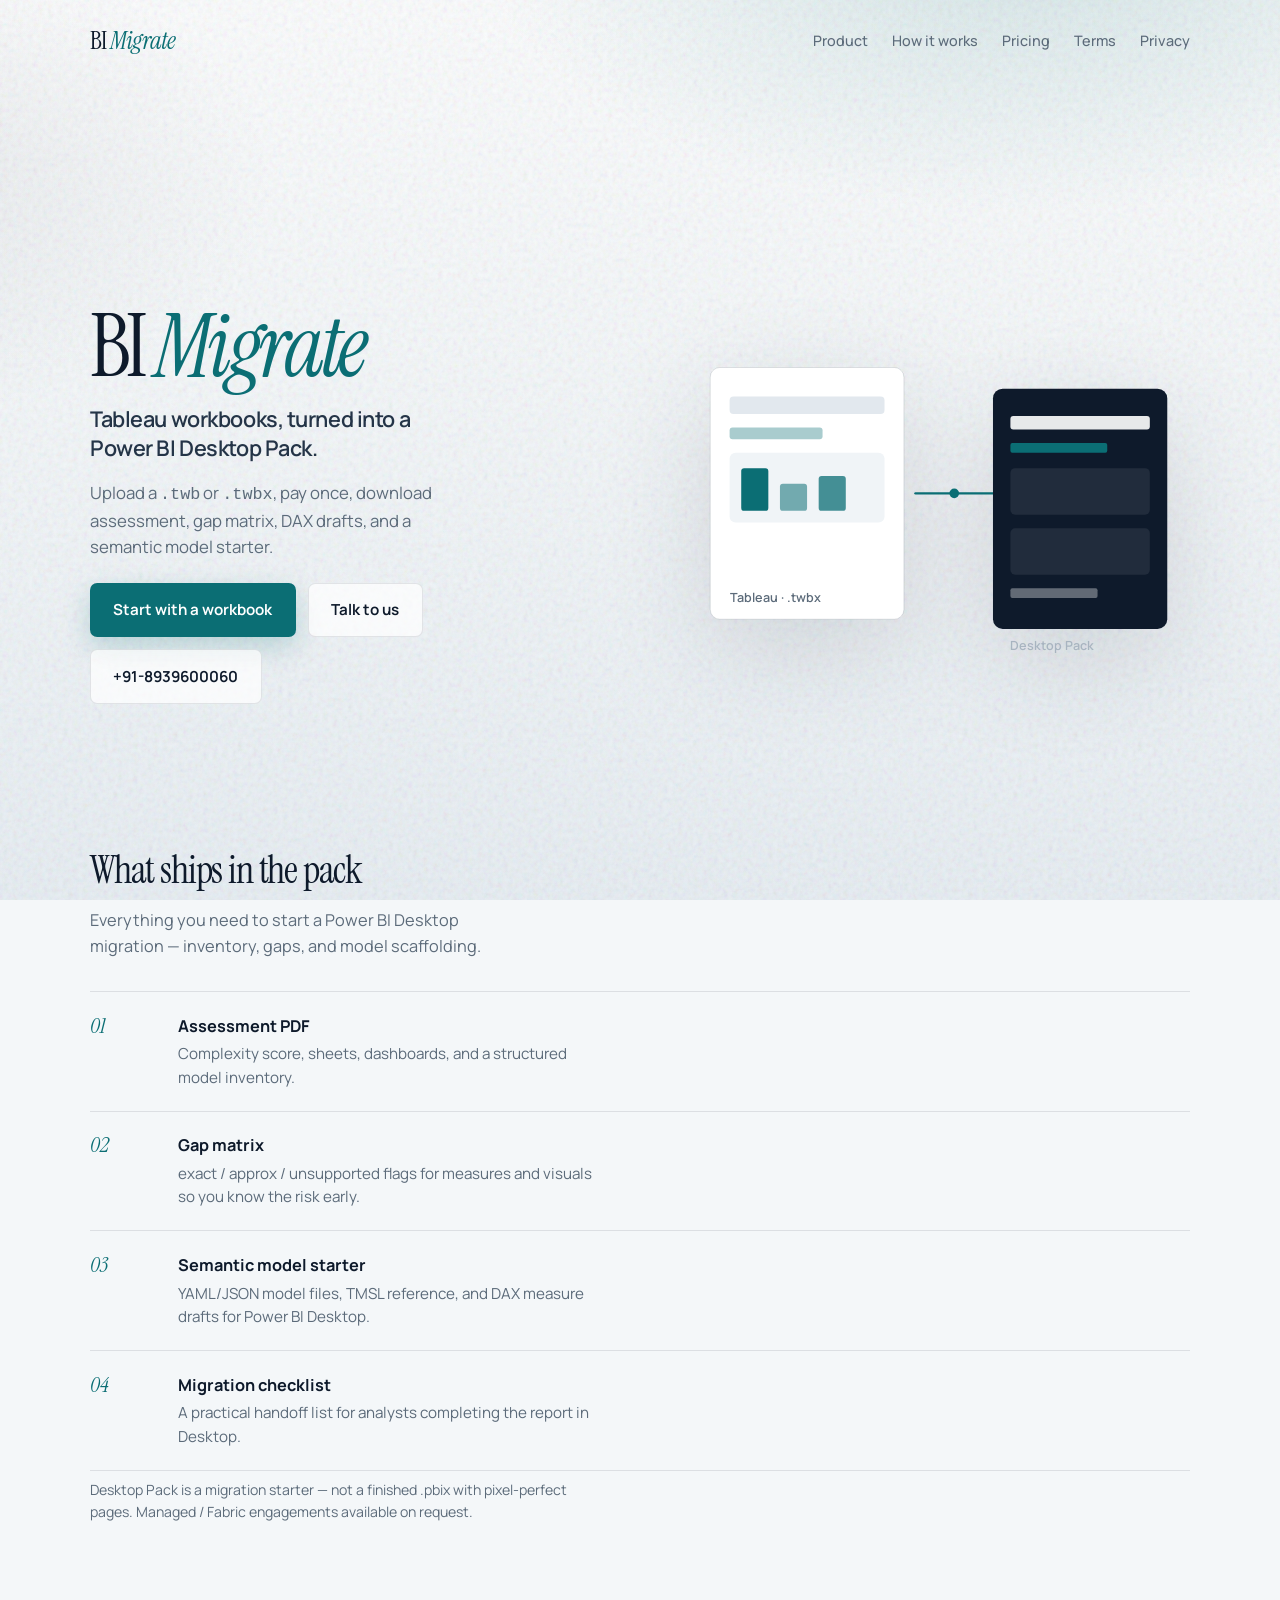
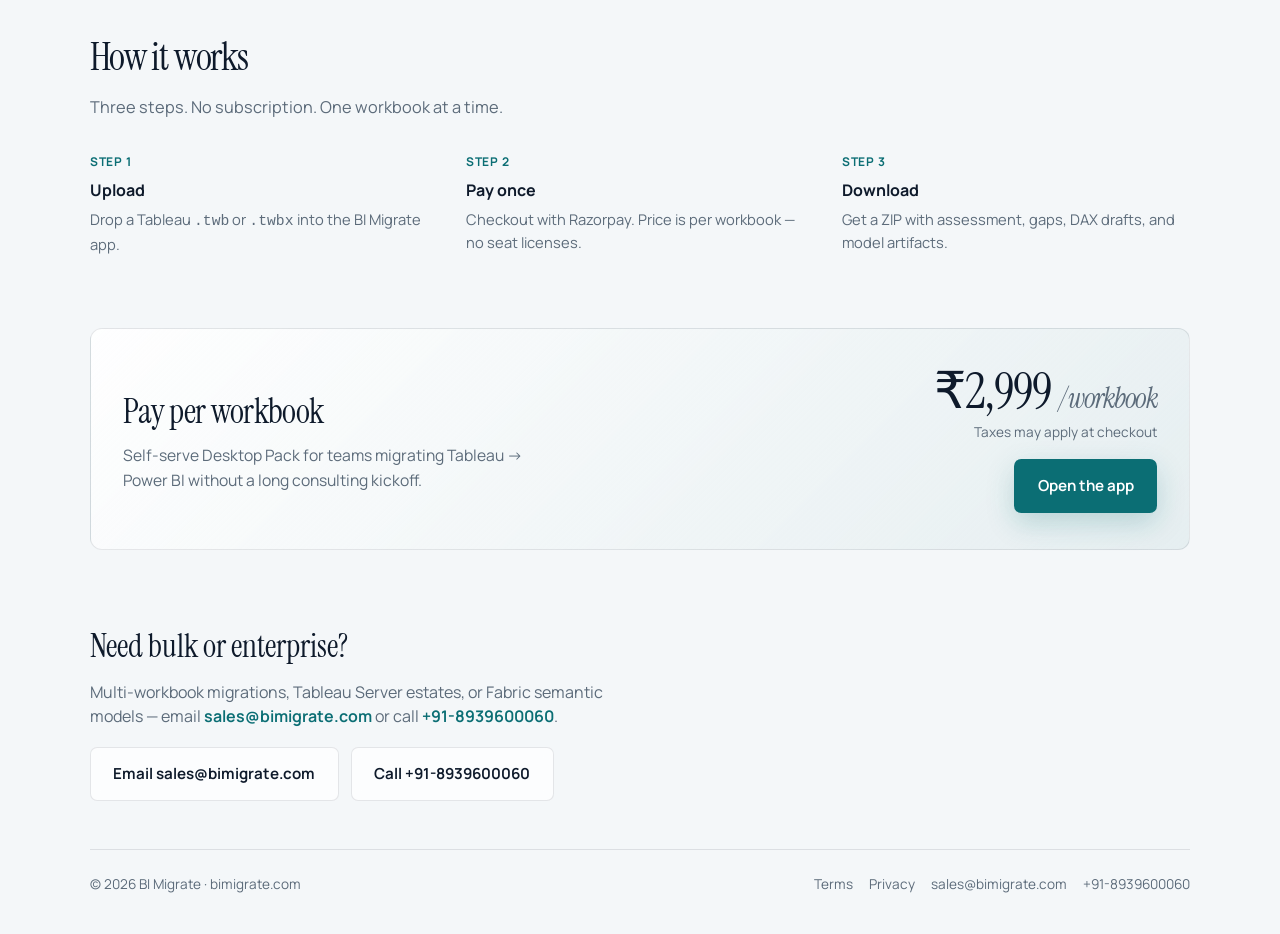
==== index.html @ c7ce3f4a "BI Migrate marketing site (GitHub Pages for bimigrate.com) Co-authored-by: Cursor <cursoragent@curso" ====
<!DOCTYPE html>
<html lang="en">
<head>
  <meta charset="UTF-8" />
  <meta name="viewport" content="width=device-width, initial-scale=1" />
  <title>BI Migrate — Tableau to Power BI Desktop Pack</title>
  <meta name="description" content="BI Migrate turns Tableau workbooks into Power BI Desktop Packs: assessment, gap matrix, DAX drafts, and semantic model artifacts. Pay per workbook." />
  <meta name="theme-color" content="#0b6e74" />
  <link rel="canonical" href="https://bimigrate.com/" />
  <meta property="og:title" content="BI Migrate — Tableau to Power BI" />
  <meta property="og:description" content="Upload a Tableau workbook. Get a Power BI Desktop Pack — assessment, gaps, DAX drafts, and model starter." />
  <meta property="og:url" content="https://bimigrate.com/" />
  <meta property="og:type" content="website" />
  <link rel="preconnect" href="https://fonts.googleapis.com" />
  <link rel="preconnect" href="https://fonts.gstatic.com" crossorigin />
  <link href="https://fonts.googleapis.com/css2?family=Instrument+Serif:ital@0;1&family=Manrope:wght@400;500;600;700&display=swap" rel="stylesheet" />
  <link rel="stylesheet" href="styles.css" />
</head>
<body>
  <div class="bg" aria-hidden="true"></div>
  <div class="wrap">
    <nav class="nav" aria-label="Primary">
      <a class="logo" href="/">BI <span>Migrate</span></a>
      <ul class="nav-links">
        <li><a href="#product">Product</a></li>
        <li><a href="#how">How it works</a></li>
        <li><a href="#pricing">Pricing</a></li>
        <li><a href="/terms.html">Terms</a></li>
        <li><a href="/privacy.html">Privacy</a></li>
      </ul>
    </nav>

    <header class="hero">
      <div class="hero-copy">
        <p class="brand">BI <em>Migrate</em></p>
        <h1>Tableau workbooks, turned into a Power BI Desktop Pack.</h1>
        <p class="hero-lead">
          Upload a <code>.twb</code> or <code>.twbx</code>, pay once, download assessment, gap matrix, DAX drafts, and a semantic model starter.
        </p>
        <div class="ctas">
          <a class="btn btn-primary" href="https://bimigrate-666564541749.asia-south1.run.app" rel="noopener">Start with a workbook</a>
          <a class="btn btn-ghost" href="mailto:sales@bimigrate.com?subject=BI%20Migrate%20inquiry">Talk to us</a>
          <a class="btn btn-ghost" href="tel:+918939600060">+91-8939600060</a>
        </div>
      </div>

      <div class="hero-visual" aria-hidden="true">
        <svg viewBox="0 0 520 420" fill="none" xmlns="http://www.w3.org/2000/svg" role="img">
          <rect x="24" y="48" width="200" height="260" rx="10" fill="#fff" stroke="#0E1A2B" stroke-opacity="0.12"/>
          <rect class="float-a" x="44" y="78" width="160" height="18" rx="4" fill="#E2E8EE"/>
          <rect class="float-a" x="44" y="110" width="96" height="12" rx="3" fill="#0B6E74" fill-opacity="0.35"/>
          <rect class="float-a" x="44" y="136" width="160" height="72" rx="6" fill="#F0F4F7"/>
          <rect class="float-a" x="56" y="152" width="28" height="44" rx="3" fill="#0B6E74"/>
          <rect class="float-a" x="96" y="168" width="28" height="28" rx="3" fill="#0B6E74" fill-opacity="0.55"/>
          <rect class="float-a" x="136" y="160" width="28" height="36" rx="3" fill="#0B6E74" fill-opacity="0.75"/>
          <text x="44" y="290" fill="#5C6B7A" font-family="Manrope,sans-serif" font-size="13" font-weight="600">Tableau · .twbx</text>

          <path class="draw-line" d="M236 178 C 280 178, 290 178, 316 178" stroke="#0B6E74" stroke-width="2.5" stroke-linecap="round"/>
          <circle cx="276" cy="178" r="5" fill="#0B6E74"/>

          <rect class="float-b" x="316" y="70" width="180" height="248" rx="10" fill="#0E1A2B"/>
          <rect class="float-b" x="334" y="98" width="144" height="14" rx="3" fill="#fff" fill-opacity="0.9"/>
          <rect class="float-b" x="334" y="126" width="100" height="10" rx="2" fill="#0B6E74"/>
          <rect class="float-b" x="334" y="152" width="144" height="48" rx="5" fill="#fff" fill-opacity="0.08"/>
          <rect class="float-b" x="334" y="214" width="144" height="48" rx="5" fill="#fff" fill-opacity="0.08"/>
          <rect class="float-b" x="334" y="276" width="90" height="10" rx="2" fill="#fff" fill-opacity="0.35"/>
          <text x="334" y="340" fill="#A8B4C0" font-family="Manrope,sans-serif" font-size="13" font-weight="600">Desktop Pack</text>
        </svg>
      </div>
    </header>

    <section class="section" id="product">
      <div class="section-head">
        <h2>What ships in the pack</h2>
        <p>Everything you need to start a Power BI Desktop migration — inventory, gaps, and model scaffolding.</p>
      </div>
      <ol class="deliverables">
        <li>
          <span class="n">01</span>
          <div>
            <strong>Assessment PDF</strong>
            <p>Complexity score, sheets, dashboards, and a structured model inventory.</p>
          </div>
        </li>
        <li>
          <span class="n">02</span>
          <div>
            <strong>Gap matrix</strong>
            <p>exact / approx / unsupported flags for measures and visuals so you know the risk early.</p>
          </div>
        </li>
        <li>
          <span class="n">03</span>
          <div>
            <strong>Semantic model starter</strong>
            <p>YAML/JSON model files, TMSL reference, and DAX measure drafts for Power BI Desktop.</p>
          </div>
        </li>
        <li>
          <span class="n">04</span>
          <div>
            <strong>Migration checklist</strong>
            <p>A practical handoff list for analysts completing the report in Desktop.</p>
          </div>
        </li>
      </ol>
      <p class="footnote">
        Desktop Pack is a migration starter — not a finished .pbix with pixel-perfect pages. Managed / Fabric engagements available on request.
      </p>
    </section>

    <section class="section" id="how">
      <div class="section-head">
        <h2>How it works</h2>
        <p>Three steps. No subscription. One workbook at a time.</p>
      </div>
      <div class="steps">
        <div class="step">
          <div class="tag">Step 1</div>
          <h3>Upload</h3>
          <p>Drop a Tableau <code>.twb</code> or <code>.twbx</code> into the BI Migrate app.</p>
        </div>
        <div class="step">
          <div class="tag">Step 2</div>
          <h3>Pay once</h3>
          <p>Checkout with Razorpay. Price is per workbook — no seat licenses.</p>
        </div>
        <div class="step">
          <div class="tag">Step 3</div>
          <h3>Download</h3>
          <p>Get a ZIP with assessment, gaps, DAX drafts, and model artifacts.</p>
        </div>
      </div>
    </section>

    <section class="price-band" id="pricing">
      <div>
        <h2>Pay per workbook</h2>
        <p>Self-serve Desktop Pack for teams migrating Tableau → Power BI without a long consulting kickoff.</p>
      </div>
      <div class="price-tag">
        <div class="amt">₹2,999 <span>/ workbook</span></div>
        <div class="meta">Taxes may apply at checkout</div>
        <div class="ctas" style="margin-top: 1rem; justify-content: flex-end;">
          <a class="btn btn-primary" href="https://bimigrate-666564541749.asia-south1.run.app" rel="noopener">Open the app</a>
        </div>
      </div>
    </section>

    <section class="contact" id="contact">
      <h2>Need bulk or enterprise?</h2>
      <p>
        Multi-workbook migrations, Tableau Server estates, or Fabric semantic models —
        email <a class="mail" href="mailto:sales@bimigrate.com">sales@bimigrate.com</a>
        or call <a class="mail" href="tel:+918939600060">+91-8939600060</a>.
      </p>
      <div class="ctas">
        <a class="btn btn-ghost" href="mailto:sales@bimigrate.com">Email sales@bimigrate.com</a>
        <a class="btn btn-ghost" href="tel:+918939600060">Call +91-8939600060</a>
      </div>
    </section>

    <footer>
      <div>© <span id="y"></span> BI Migrate · bimigrate.com</div>
      <div style="display:flex; gap:1rem; flex-wrap:wrap;">
        <a href="/terms.html">Terms</a>
        <a href="/privacy.html">Privacy</a>
        <a href="mailto:sales@bimigrate.com">sales@bimigrate.com</a>
        <a href="tel:+918939600060">+91-8939600060</a>
      </div>
    </footer>
  </div>
  <script>document.getElementById("y").textContent = new Date().getFullYear();</script>
</body>
</html>
---- styles.css ----
/* BI Migrate — bimigrate.com */
:root {
  --bg: #f4f7f9;
  --bg-deep: #e8eef3;
  --ink: #0e1a2b;
  --ink-soft: #243447;
  --muted: #5c6b7a;
  --teal: #0b6e74;
  --teal-deep: #08555a;
  --teal-soft: rgba(11, 110, 116, 0.12);
  --line: rgba(14, 26, 43, 0.1);
  --surface: rgba(255, 255, 255, 0.72);
  --font-display: "Instrument Serif", Georgia, serif;
  --font-body: "Manrope", system-ui, sans-serif;
}

* { box-sizing: border-box; margin: 0; padding: 0; }

html { scroll-behavior: smooth; }

body {
  font-family: var(--font-body);
  color: var(--ink);
  background: var(--bg);
  min-height: 100vh;
  line-height: 1.55;
  overflow-x: hidden;
  -webkit-font-smoothing: antialiased;
}

a { color: inherit; }

.bg {
  position: fixed;
  inset: 0;
  z-index: -1;
  background:
    radial-gradient(1000px 520px at 80% -8%, rgba(11, 110, 116, 0.16), transparent 55%),
    radial-gradient(820px 480px at -10% 20%, rgba(14, 26, 43, 0.06), transparent 50%),
    linear-gradient(180deg, #fbfcfd 0%, var(--bg) 42%, var(--bg-deep) 100%);
}

.bg::after {
  content: "";
  position: absolute;
  inset: 0;
  opacity: 0.35;
  pointer-events: none;
  background-image: url("data:image/svg+xml,%3Csvg viewBox='0 0 200 200' xmlns='http://www.w3.org/2000/svg'%3E%3Cfilter id='n'%3E%3CfeTurbulence type='fractalNoise' baseFrequency='0.9' numOctaves='4' stitchTiles='stitch'/%3E%3C/filter%3E%3Crect width='100%25' height='100%25' filter='url(%23n)' opacity='0.45'/%3E%3C/svg%3E");
  mix-blend-mode: multiply;
}

.wrap {
  width: min(1100px, calc(100% - 2.5rem));
  margin: 0 auto;
}

.nav {
  display: flex;
  align-items: center;
  justify-content: space-between;
  padding: 1.35rem 0;
  animation: fadeDown 0.7s ease both;
}

.logo {
  font-family: var(--font-display);
  font-weight: 400;
  font-size: 1.55rem;
  letter-spacing: -0.03em;
  text-decoration: none;
  color: var(--ink);
}

.logo span {
  color: var(--teal);
  font-style: italic;
}

.nav-links {
  display: flex;
  gap: 1.5rem;
  list-style: none;
  font-size: 0.9rem;
  font-weight: 500;
  color: var(--muted);
}

.nav-links a {
  text-decoration: none;
  transition: color 0.2s;
}

.nav-links a:hover { color: var(--ink); }

/* —— Hero: one composition —— */
.hero {
  display: grid;
  grid-template-columns: 1.05fr 0.95fr;
  gap: 2.5rem;
  align-items: end;
  min-height: min(78vh, 720px);
  padding: 2.5rem 0 3.5rem;
}

.hero-copy {
  display: grid;
  gap: 1.1rem;
  max-width: 32rem;
  padding-bottom: 1.5rem;
  animation: fadeUp 0.85s ease both;
}

.brand {
  font-family: var(--font-display);
  font-size: clamp(3.2rem, 8vw, 5.4rem);
  font-weight: 400;
  letter-spacing: -0.045em;
  line-height: 0.92;
  color: var(--ink);
}

.brand em {
  font-style: italic;
  color: var(--teal);
}

.hero h1 {
  font-family: var(--font-body);
  font-size: clamp(1.15rem, 2.2vw, 1.35rem);
  font-weight: 600;
  letter-spacing: -0.02em;
  color: var(--ink-soft);
  max-width: 24ch;
  line-height: 1.35;
}

.hero-lead {
  color: var(--muted);
  font-size: 1.05rem;
  max-width: 36ch;
}

.ctas {
  display: flex;
  flex-wrap: wrap;
  gap: 0.75rem;
  margin-top: 0.35rem;
}

.btn {
  display: inline-flex;
  align-items: center;
  justify-content: center;
  padding: 0.9rem 1.4rem;
  border-radius: 0.45rem;
  font-weight: 650;
  font-size: 0.95rem;
  text-decoration: none;
  border: 1px solid transparent;
  transition: transform 0.18s ease, background 0.2s, box-shadow 0.2s, border-color 0.2s;
}

.btn:hover { transform: translateY(-2px); }

.btn-primary {
  background: var(--teal);
  color: #fff;
  box-shadow: 0 10px 28px rgba(11, 110, 116, 0.22);
}

.btn-primary:hover { background: var(--teal-deep); }

.btn-ghost {
  border-color: var(--line);
  color: var(--ink);
  background: var(--surface);
  backdrop-filter: blur(6px);
}

.hero-visual {
  position: relative;
  min-height: 340px;
  animation: fadeIn 1.1s ease 0.15s both;
}

.hero-visual svg {
  width: 100%;
  height: auto;
  display: block;
  filter: drop-shadow(0 28px 50px rgba(14, 26, 43, 0.12));
}

.float-a {
  animation: floatY 6s ease-in-out infinite;
  transform-origin: center;
}

.float-b {
  animation: floatY 7.5s ease-in-out 0.8s infinite;
}

.draw-line {
  stroke-dasharray: 180;
  stroke-dashoffset: 180;
  animation: draw 1.4s ease 0.4s forwards;
}

/* —— Sections —— */
.section {
  padding: 3.5rem 0 1rem;
  animation: fadeUp 0.9s ease both;
}

.section-head {
  max-width: 36rem;
  margin-bottom: 2rem;
}

.section-head h2 {
  font-family: var(--font-display);
  font-size: clamp(1.85rem, 3.5vw, 2.45rem);
  font-weight: 400;
  letter-spacing: -0.03em;
  margin-bottom: 0.5rem;
}

.section-head p {
  color: var(--muted);
  font-size: 1.02rem;
  max-width: 42ch;
}

.deliverables {
  display: grid;
  gap: 0;
  border-top: 1px solid var(--line);
}

.deliverables li {
  list-style: none;
  display: grid;
  grid-template-columns: 4.5rem 1fr;
  gap: 1rem;
  padding: 1.35rem 0;
  border-bottom: 1px solid var(--line);
  align-items: start;
}

.deliverables .n {
  font-family: var(--font-display);
  font-style: italic;
  color: var(--teal);
  font-size: 1.35rem;
  line-height: 1.2;
}

.deliverables strong {
  display: block;
  font-size: 1.02rem;
  margin-bottom: 0.2rem;
}

.deliverables p {
  color: var(--muted);
  font-size: 0.95rem;
  max-width: 48ch;
}

.steps {
  display: grid;
  grid-template-columns: repeat(3, 1fr);
  gap: 1.75rem;
  margin-top: 0.5rem;
}

.step h3 {
  font-size: 1rem;
  font-weight: 700;
  margin: 0.4rem 0 0.35rem;
}

.step p {
  color: var(--muted);
  font-size: 0.92rem;
}

.step .tag {
  font-size: 0.75rem;
  font-weight: 700;
  letter-spacing: 0.06em;
  text-transform: uppercase;
  color: var(--teal);
}

.price-band {
  margin: 3.5rem 0 2rem;
  padding: 2.25rem 2rem;
  border: 1px solid var(--line);
  background: linear-gradient(135deg, rgba(255,255,255,0.9), rgba(11,110,116,0.06));
  border-radius: 0.75rem;
  display: grid;
  grid-template-columns: 1.4fr auto;
  gap: 1.5rem;
  align-items: center;
}

.price-band h2 {
  font-family: var(--font-display);
  font-size: clamp(1.6rem, 3vw, 2.1rem);
  font-weight: 400;
  letter-spacing: -0.02em;
  margin-bottom: 0.35rem;
}

.price-band p {
  color: var(--muted);
  max-width: 42ch;
  font-size: 0.98rem;
}

.price-tag {
  text-align: right;
}

.price-tag .amt {
  font-family: var(--font-display);
  font-size: clamp(2.4rem, 4vw, 3.2rem);
  letter-spacing: -0.03em;
  line-height: 1;
  color: var(--ink);
}

.price-tag .amt span {
  font-size: 0.55em;
  color: var(--muted);
  font-style: italic;
}

.price-tag .meta {
  margin-top: 0.35rem;
  color: var(--muted);
  font-size: 0.85rem;
}

.footnote {
  color: var(--muted);
  font-size: 0.88rem;
  margin: 0.5rem 0 2rem;
  max-width: 58ch;
}

.contact {
  padding: 2.5rem 0 1rem;
  max-width: 34rem;
}

.contact h2 {
  font-family: var(--font-display);
  font-size: 2rem;
  font-weight: 400;
  margin-bottom: 0.5rem;
}

.contact p {
  color: var(--muted);
  margin-bottom: 1.1rem;
}

.contact a.mail {
  color: var(--teal);
  font-weight: 650;
  text-decoration: none;
}

.contact a.mail:hover { text-decoration: underline; }

footer {
  border-top: 1px solid var(--line);
  padding: 1.5rem 0 2.5rem;
  margin-top: 2rem;
  display: flex;
  flex-wrap: wrap;
  gap: 1rem;
  justify-content: space-between;
  color: var(--muted);
  font-size: 0.85rem;
}

footer a { text-decoration: none; }
footer a:hover { color: var(--ink); }

.legal {
  padding: 3rem 0 4rem;
  max-width: 42rem;
}

.legal h1 {
  font-family: var(--font-display);
  font-size: 2.4rem;
  font-weight: 400;
  margin-bottom: 0.5rem;
}

.legal h2 {
  font-family: var(--font-display);
  font-size: 1.35rem;
  font-weight: 400;
  margin: 1.75rem 0 0.5rem;
}

.legal p, .legal li {
  color: var(--muted);
  margin-bottom: 0.75rem;
}

.legal strong { color: var(--ink); }
.legal ul { padding-left: 1.2rem; }
.legal a { color: var(--teal); }

@keyframes fadeUp {
  from { opacity: 0; transform: translateY(18px); }
  to { opacity: 1; transform: none; }
}

@keyframes fadeDown {
  from { opacity: 0; transform: translateY(-10px); }
  to { opacity: 1; transform: none; }
}

@keyframes fadeIn {
  from { opacity: 0; }
  to { opacity: 1; }
}

@keyframes floatY {
  0%, 100% { transform: translateY(0); }
  50% { transform: translateY(-8px); }
}

@keyframes draw {
  to { stroke-dashoffset: 0; }
}

@media (max-width: 860px) {
  .hero {
    grid-template-columns: 1fr;
    min-height: auto;
    gap: 1.5rem;
    padding-top: 1.5rem;
  }

  .hero-visual { order: -1; min-height: auto; }

  .steps { grid-template-columns: 1fr; }

  .price-band {
    grid-template-columns: 1fr;
  }

  .price-tag { text-align: left; }
}

@media (max-width: 640px) {
  .nav-links { display: none; }
  .deliverables li { grid-template-columns: 3rem 1fr; }
}
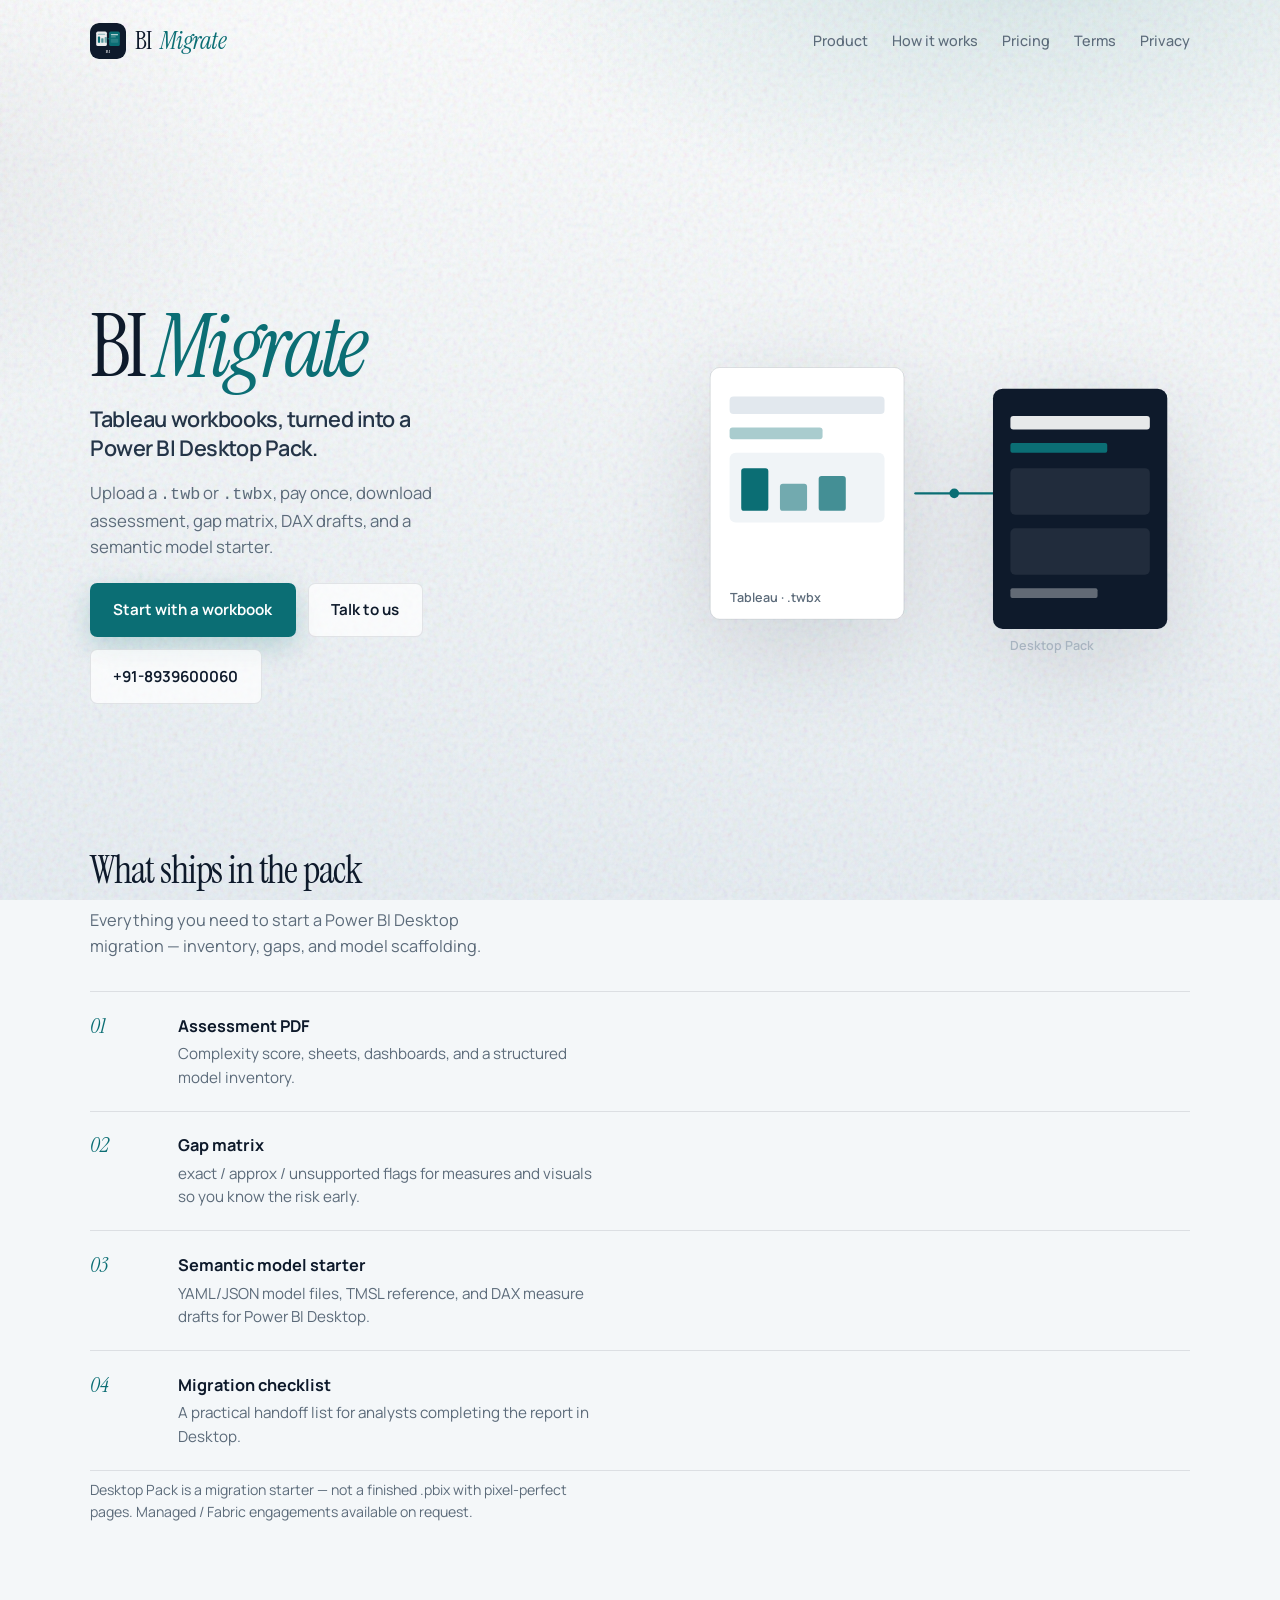
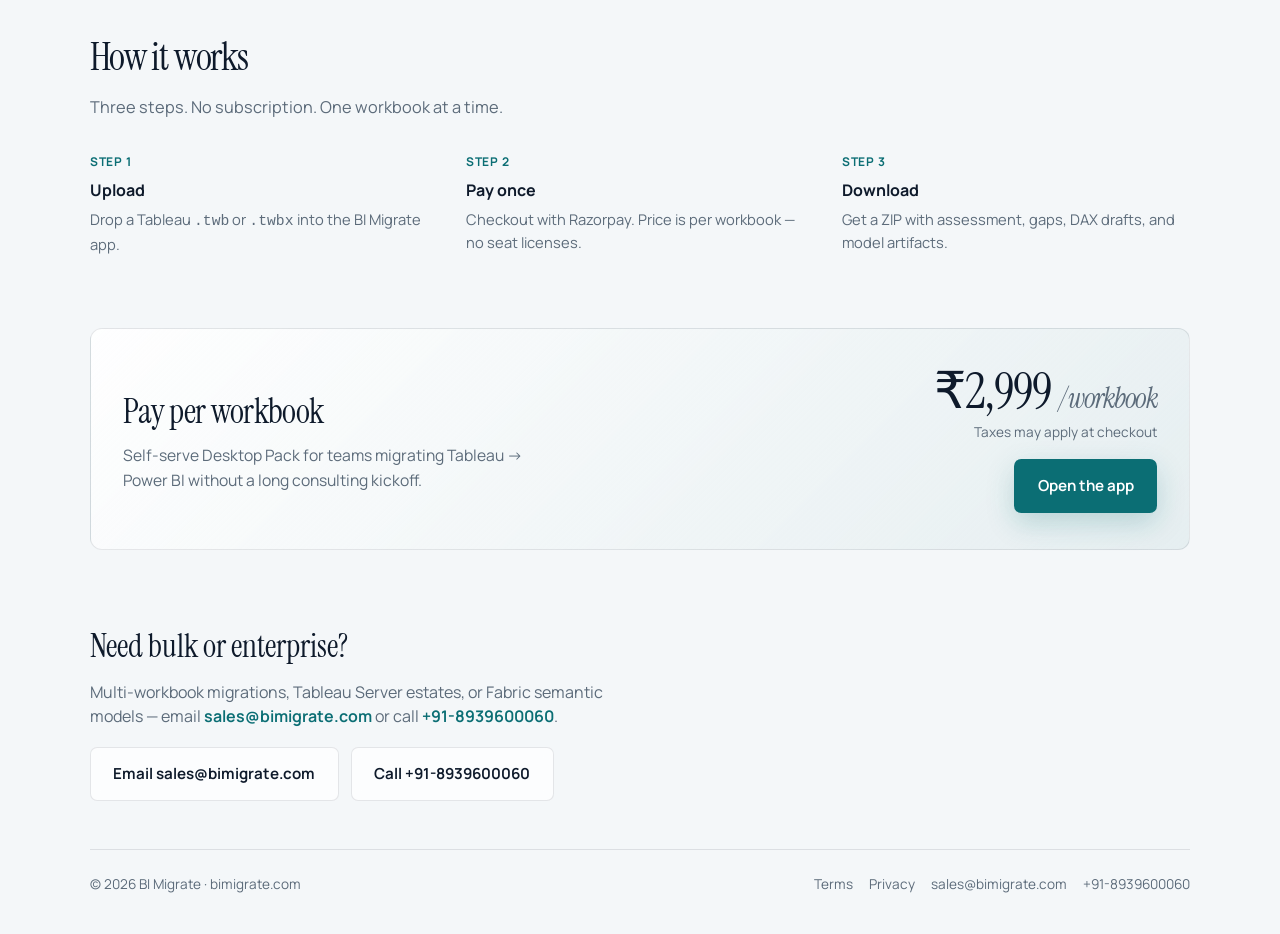
==== commit fe0bce0c: "Sync landing page from bimigrate@0de615d" ====
--- a/index.html
+++ b/index.html
@@ -1,4 +1,5 @@
 <!DOCTYPE html>
+<!-- Deployed automatically from the bimigrate repo (docs/) -->
 <html lang="en">
 <head>
   <meta charset="UTF-8" />
@@ -7,10 +8,14 @@
   <meta name="description" content="BI Migrate turns Tableau workbooks into Power BI Desktop Packs: assessment, gap matrix, DAX drafts, and semantic model artifacts. Pay per workbook." />
   <meta name="theme-color" content="#0b6e74" />
   <link rel="canonical" href="https://bimigrate.com/" />
+  <link rel="icon" href="/favicon.svg" type="image/svg+xml" />
+  <link rel="apple-touch-icon" href="/logo-mark.svg" />
   <meta property="og:title" content="BI Migrate — Tableau to Power BI" />
   <meta property="og:description" content="Upload a Tableau workbook. Get a Power BI Desktop Pack — assessment, gaps, DAX drafts, and model starter." />
   <meta property="og:url" content="https://bimigrate.com/" />
   <meta property="og:type" content="website" />
+  <meta property="og:image" content="https://bimigrate.com/og-cover.png" />
+  <meta name="twitter:card" content="summary_large_image" />
   <link rel="preconnect" href="https://fonts.googleapis.com" />
   <link rel="preconnect" href="https://fonts.gstatic.com" crossorigin />
   <link href="https://fonts.googleapis.com/css2?family=Instrument+Serif:ital@0;1&family=Manrope:wght@400;500;600;700&display=swap" rel="stylesheet" />
@@ -20,7 +25,10 @@
   <div class="bg" aria-hidden="true"></div>
   <div class="wrap">
     <nav class="nav" aria-label="Primary">
-      <a class="logo" href="/">BI <span>Migrate</span></a>
+      <a class="logo" href="/" aria-label="BI Migrate home">
+        <img class="logo-mark" src="/logo-mark.svg" width="36" height="36" alt="" />
+        BI <span>Migrate</span>
+      </a>
       <ul class="nav-links">
         <li><a href="#product">Product</a></li>
         <li><a href="#how">How it works</a></li>
--- a/styles.css
+++ b/styles.css
@@ -64,12 +64,22 @@
 }
 
 .logo {
+  display: inline-flex;
+  align-items: center;
+  gap: 0.55rem;
   font-family: var(--font-display);
   font-weight: 400;
   font-size: 1.55rem;
   letter-spacing: -0.03em;
   text-decoration: none;
   color: var(--ink);
+}
+
+.logo-mark {
+  display: block;
+  width: 36px;
+  height: 36px;
+  border-radius: 9px;
 }
 
 .logo span {
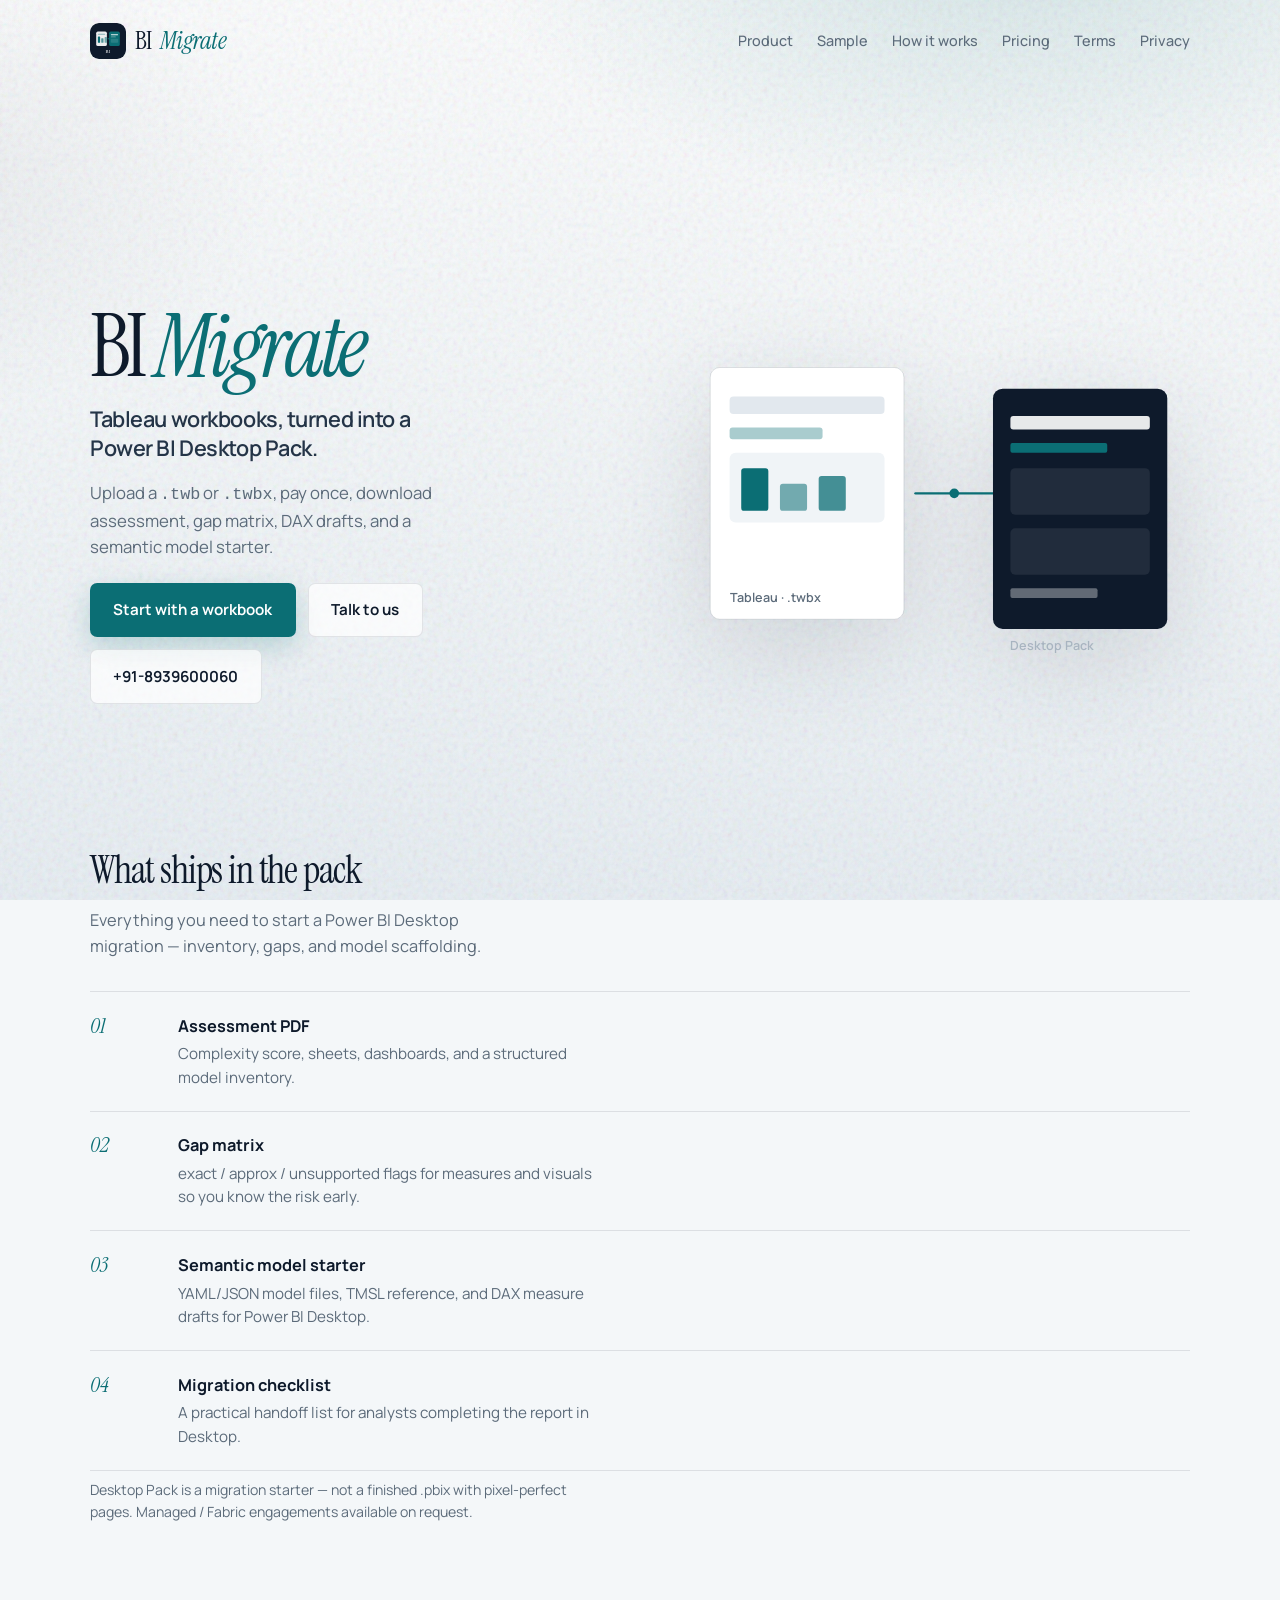
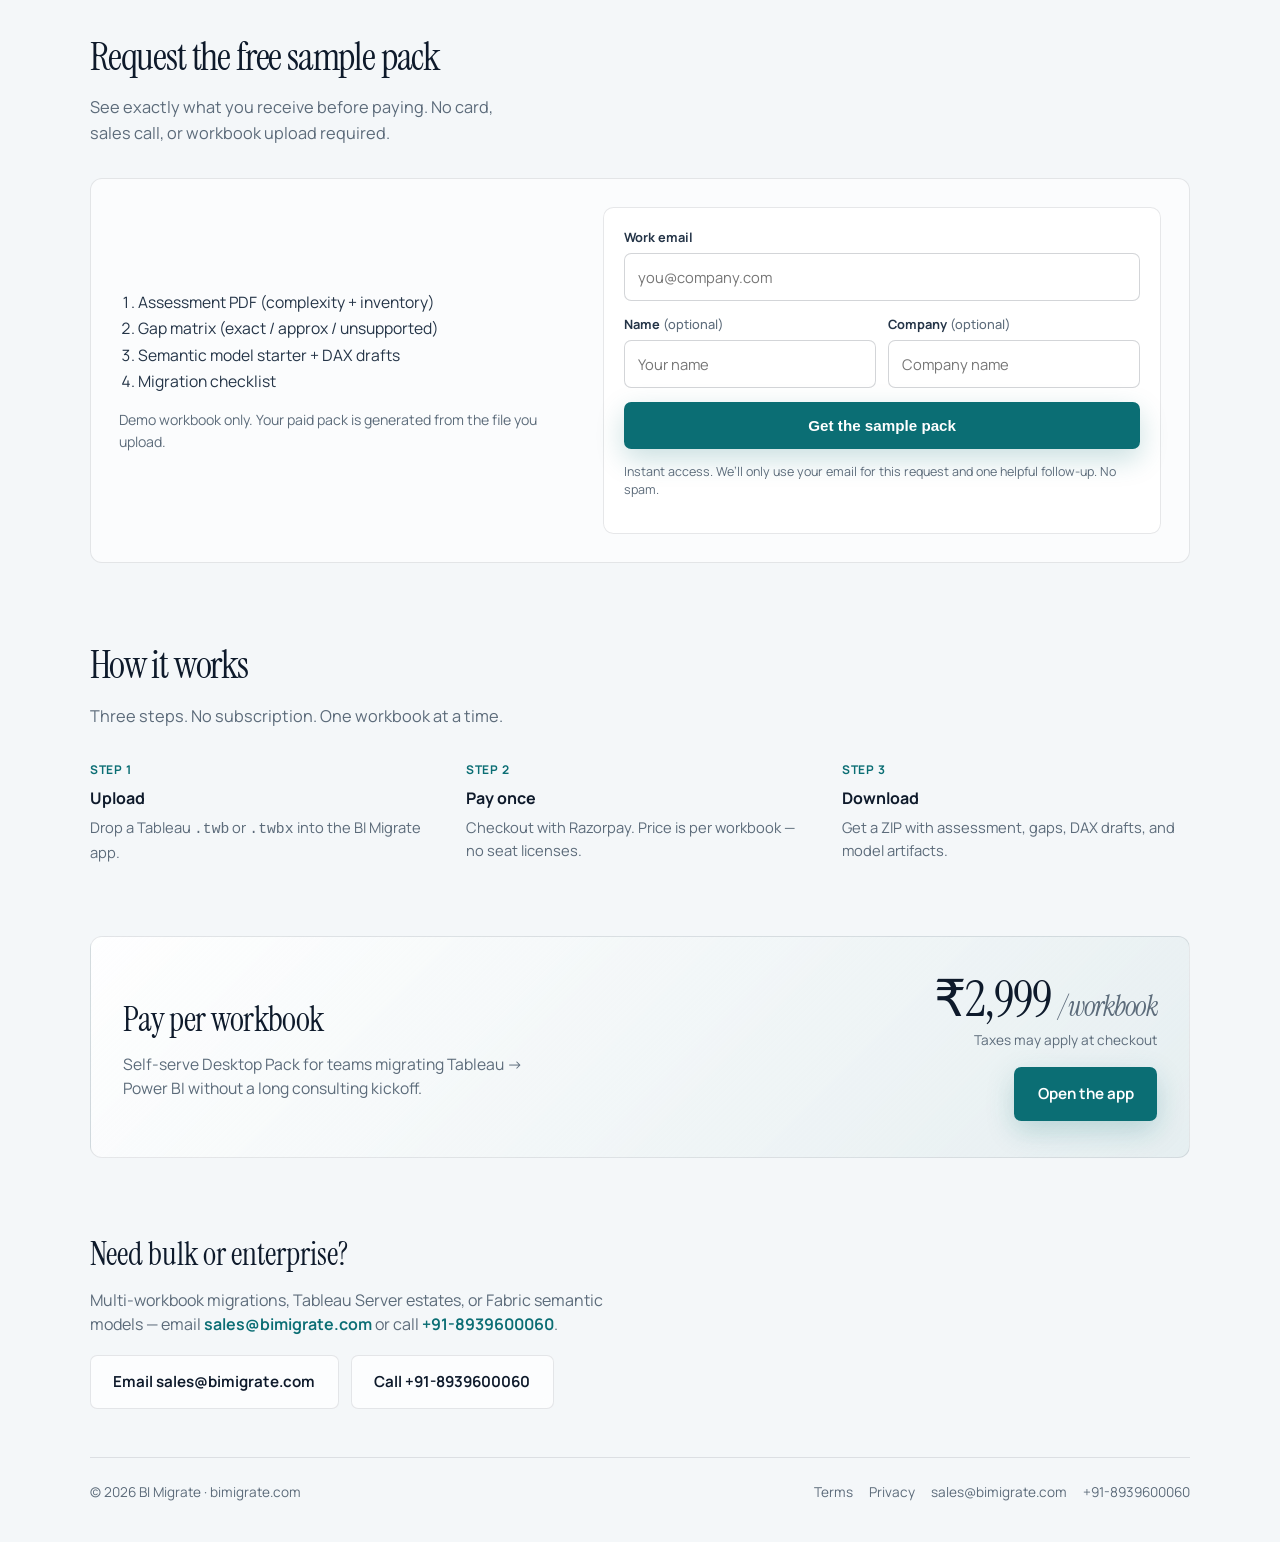
==== commit 9030a505: "Sync landing page from bimigrate@e2c9664" ====
--- a/index.html
+++ b/index.html
@@ -31,6 +31,7 @@
       </a>
       <ul class="nav-links">
         <li><a href="#product">Product</a></li>
+        <li><a href="#sample">Sample</a></li>
         <li><a href="#how">How it works</a></li>
         <li><a href="#pricing">Pricing</a></li>
         <li><a href="/terms.html">Terms</a></li>
@@ -117,6 +118,51 @@
       </p>
     </section>
 
+    <section class="section" id="sample">
+      <div class="section-head">
+        <h2>Request the free sample pack</h2>
+        <p>See exactly what you receive before paying. No card, sales call, or workbook upload required.</p>
+      </div>
+      <div class="sample-band">
+        <div class="sample-copy">
+          <ol class="sample-includes">
+            <li>Assessment PDF (complexity + inventory)</li>
+            <li>Gap matrix (exact / approx / unsupported)</li>
+            <li>Semantic model starter + DAX drafts</li>
+            <li>Migration checklist</li>
+          </ol>
+          <p class="sample-note">Demo workbook only. Your paid pack is generated from the file you upload.</p>
+        </div>
+        <form class="sample-form" id="sample-request-form">
+          <div class="form-row">
+            <label for="sample-email">Work email</label>
+            <input id="sample-email" name="email" type="email" autocomplete="email" placeholder="you@company.com" required />
+          </div>
+          <div class="form-grid">
+            <div class="form-row">
+              <label for="sample-name">Name <span>(optional)</span></label>
+              <input id="sample-name" name="name" type="text" autocomplete="name" placeholder="Your name" maxlength="100" />
+            </div>
+            <div class="form-row">
+              <label for="sample-company">Company <span>(optional)</span></label>
+              <input id="sample-company" name="company" type="text" autocomplete="organization" placeholder="Company name" maxlength="120" />
+            </div>
+          </div>
+          <div class="form-row form-honeypot" aria-hidden="true">
+            <label for="sample-website">Website</label>
+            <input id="sample-website" name="website" type="text" tabindex="-1" autocomplete="off" />
+          </div>
+          <button class="btn btn-primary" id="sample-submit" type="submit">Get the sample pack</button>
+          <p class="form-trust">Instant access. We’ll only use your email for this request and one helpful follow-up. No spam.</p>
+          <p class="form-status" id="sample-status" role="status" aria-live="polite"></p>
+          <div class="sample-unlocked" id="sample-unlocked" hidden>
+            <a class="btn btn-primary" id="sample-zip" href="#" download>Download sample ZIP</a>
+            <a class="btn btn-ghost" id="sample-pdf" href="#" target="_blank" rel="noopener">Preview assessment PDF</a>
+          </div>
+        </form>
+      </div>
+    </section>
+
     <section class="section" id="how">
       <div class="section-head">
         <h2>How it works</h2>
@@ -179,5 +225,6 @@
     </footer>
   </div>
   <script>document.getElementById("y").textContent = new Date().getFullYear();</script>
+  <script src="/sample-request.js" defer></script>
 </body>
 </html>
--- a/styles.css
+++ b/styles.css
@@ -360,6 +360,118 @@
   max-width: 58ch;
 }
 
+.sample-band {
+  display: grid;
+  grid-template-columns: 0.9fr 1.1fr;
+  gap: 1.75rem;
+  align-items: center;
+  padding: 1.75rem 1.75rem;
+  border: 1px solid var(--line);
+  border-radius: 0.75rem;
+  background: rgba(255, 255, 255, 0.65);
+}
+
+.sample-includes {
+  margin: 0;
+  padding-left: 1.2rem;
+  color: var(--ink-soft);
+  font-size: 0.98rem;
+  line-height: 1.7;
+}
+
+.sample-note {
+  margin-top: 0.85rem;
+  color: var(--muted);
+  font-size: 0.88rem;
+  max-width: 48ch;
+}
+
+.sample-form {
+  display: flex;
+  flex-direction: column;
+  gap: 0.85rem;
+  padding: 1.25rem;
+  border: 1px solid var(--line);
+  border-radius: 0.65rem;
+  background: #fff;
+}
+
+.form-grid {
+  display: grid;
+  grid-template-columns: 1fr 1fr;
+  gap: 0.75rem;
+}
+
+.form-row {
+  display: flex;
+  flex-direction: column;
+  gap: 0.35rem;
+}
+
+.form-row label {
+  color: var(--ink-soft);
+  font-size: 0.8rem;
+  font-weight: 700;
+}
+
+.form-row label span {
+  color: var(--muted);
+  font-weight: 500;
+}
+
+.form-row input {
+  width: 100%;
+  border: 1px solid rgba(14, 26, 43, 0.18);
+  border-radius: 0.45rem;
+  padding: 0.72rem 0.8rem;
+  background: #fff;
+  color: var(--ink);
+  font: inherit;
+  font-size: 0.92rem;
+  outline: none;
+}
+
+.form-row input:focus {
+  border-color: var(--teal);
+  box-shadow: 0 0 0 3px var(--teal-soft);
+}
+
+.form-honeypot {
+  position: absolute;
+  left: -10000px;
+  width: 1px;
+  height: 1px;
+  overflow: hidden;
+}
+
+.form-trust,
+.form-status {
+  color: var(--muted);
+  font-size: 0.78rem;
+  line-height: 1.45;
+}
+
+.form-status:not(:empty) {
+  color: var(--teal-deep);
+  font-weight: 650;
+}
+
+.sample-unlocked {
+  display: grid;
+  grid-template-columns: 1fr 1fr;
+  gap: 0.6rem;
+}
+
+.sample-unlocked[hidden] {
+  display: none;
+}
+
+.sample-form .btn,
+.sample-unlocked .btn {
+  text-align: center;
+  justify-content: center;
+}
+
 .contact {
   padding: 2.5rem 0 1rem;
   max-width: 34rem;
@@ -469,9 +581,18 @@
   }
 
   .price-tag { text-align: left; }
+
+  .sample-band {
+    grid-template-columns: 1fr;
+  }
 }
 
 @media (max-width: 640px) {
   .nav-links { display: none; }
+
+  .form-grid,
+  .sample-unlocked {
+    grid-template-columns: 1fr;
+  }
   .deliverables li { grid-template-columns: 3rem 1fr; }
 }
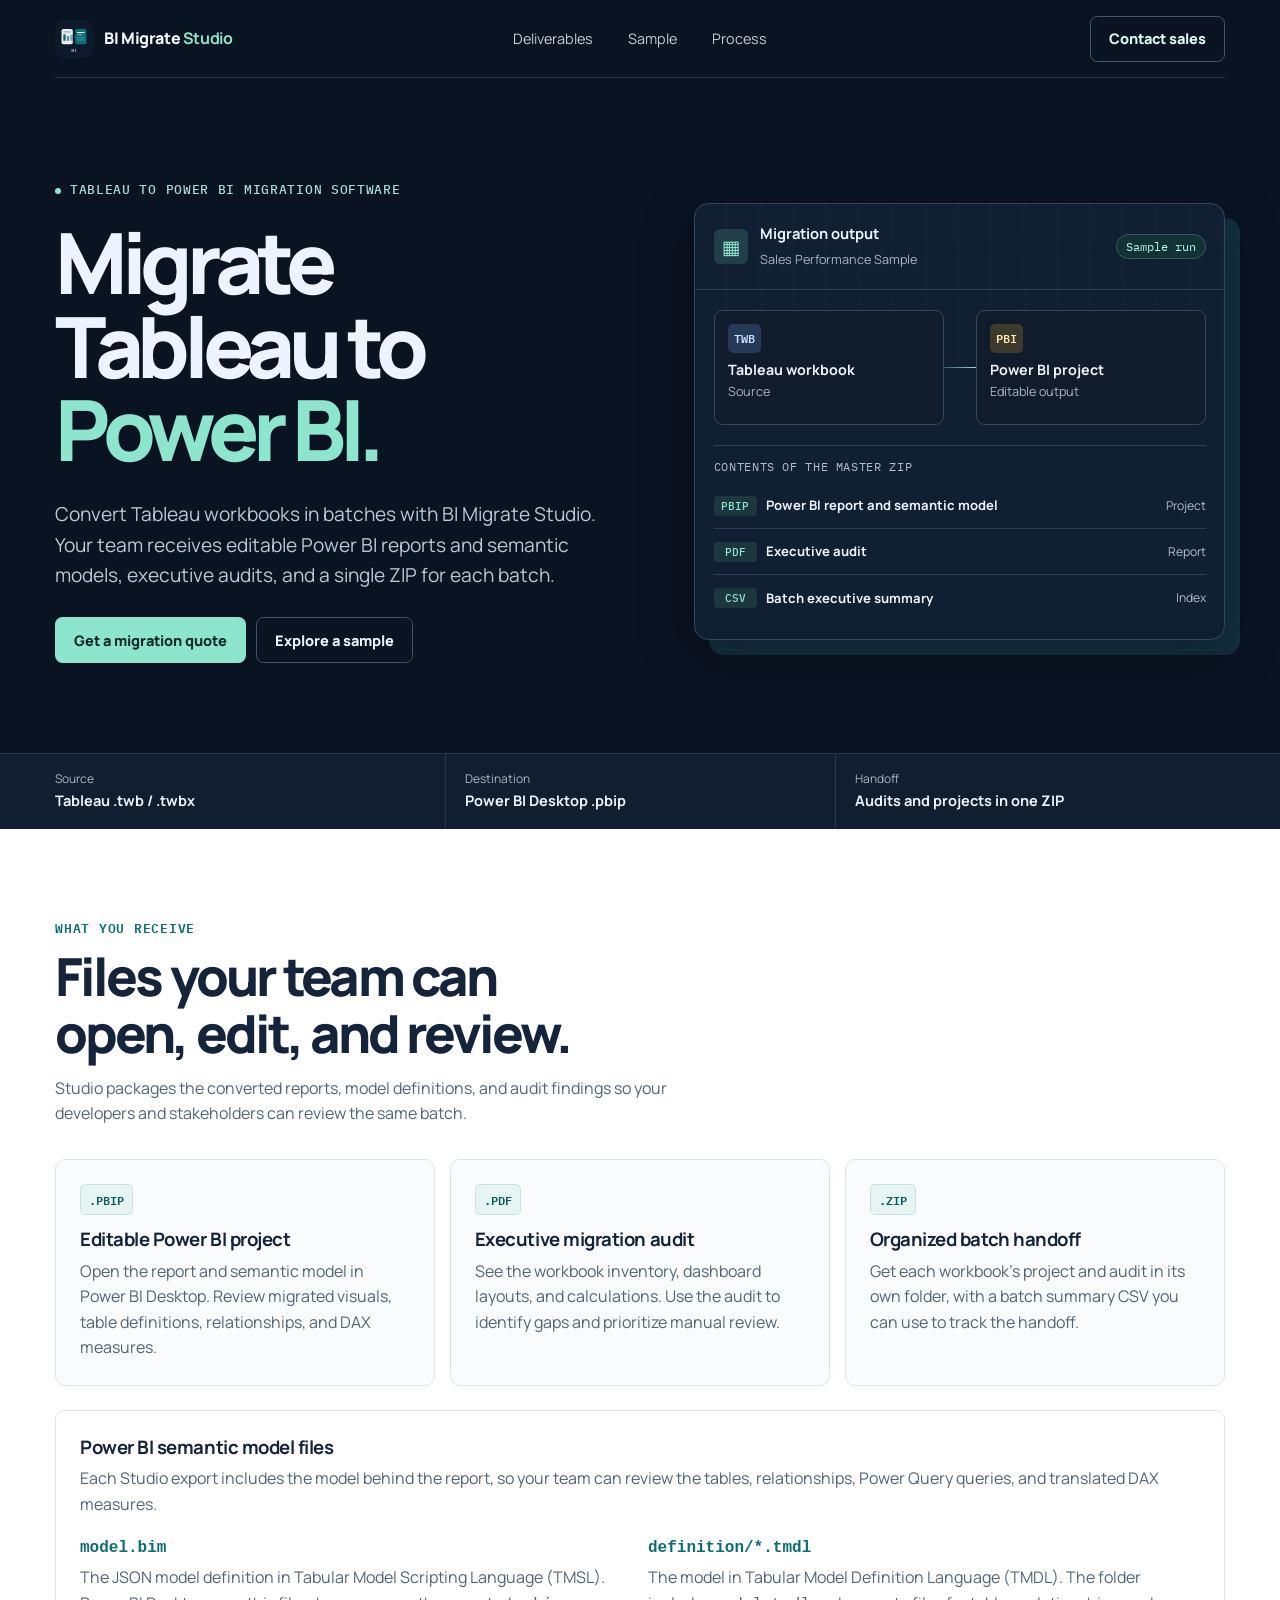
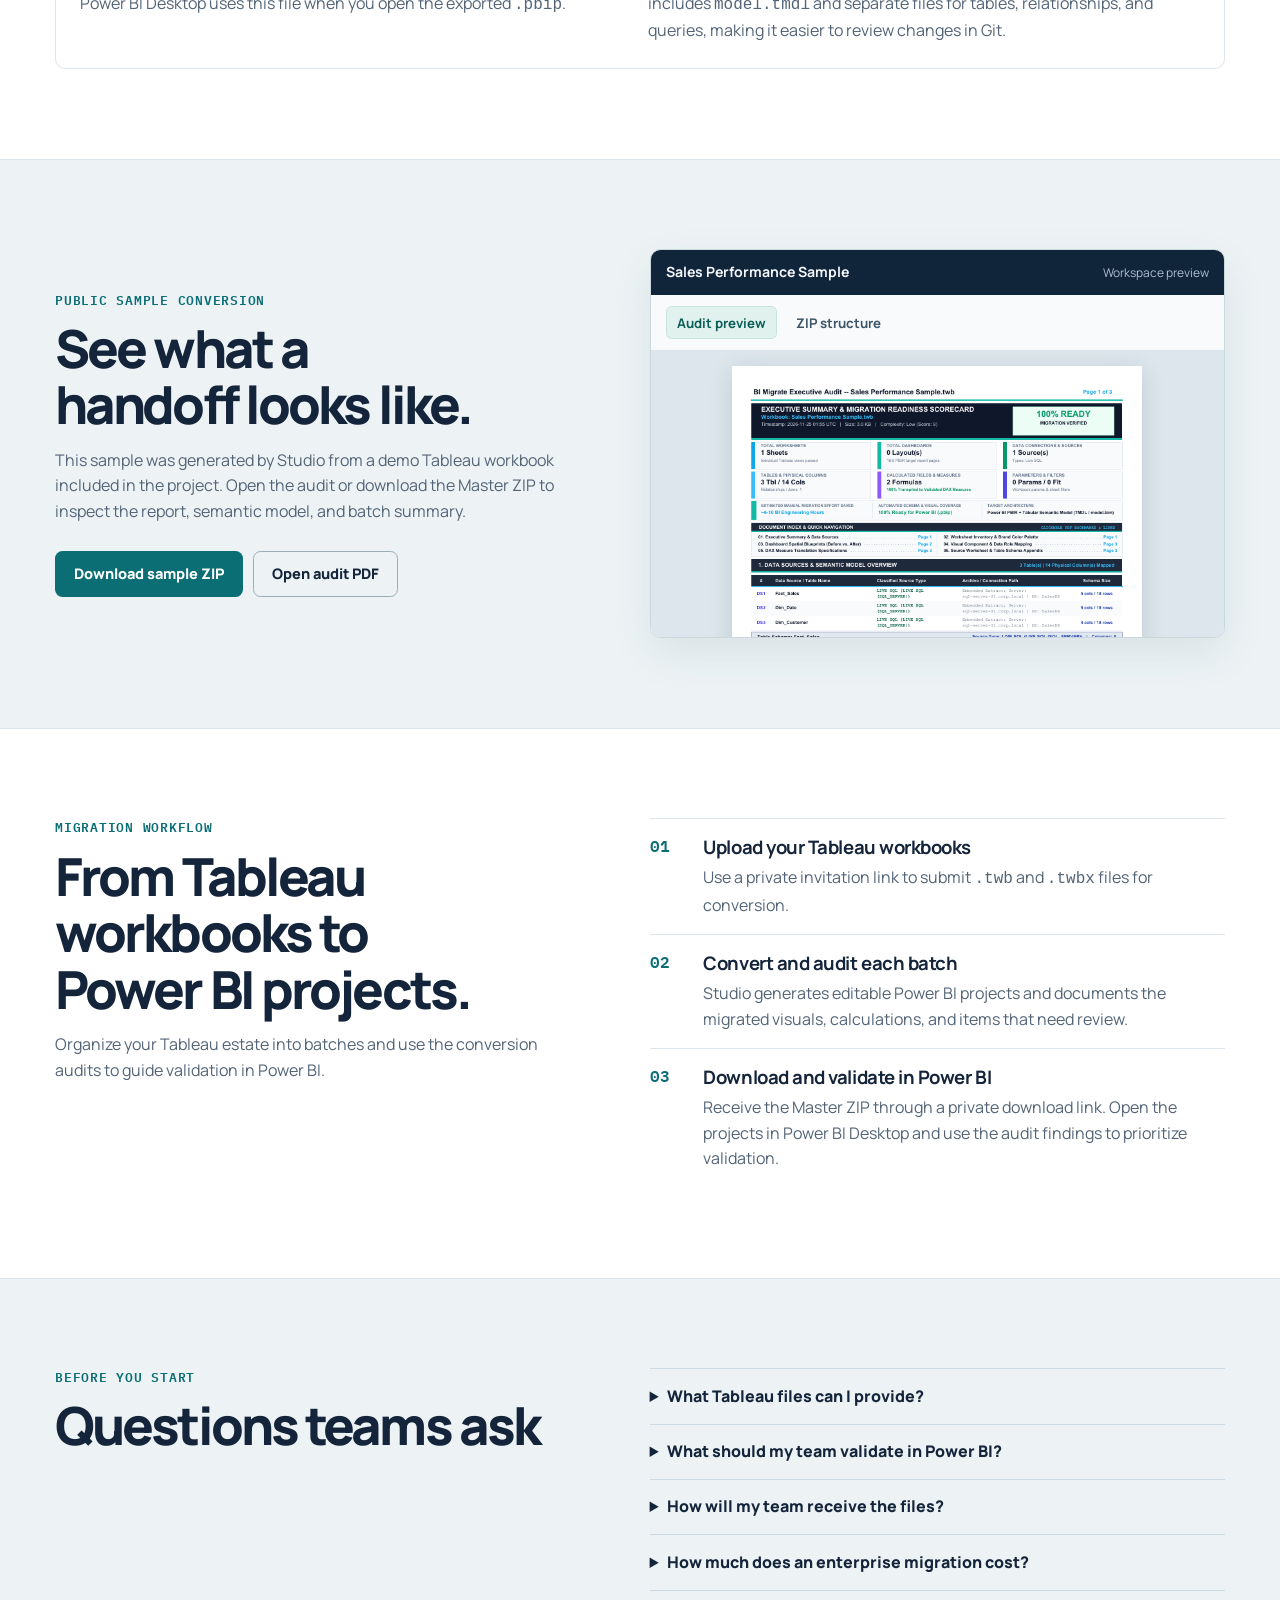
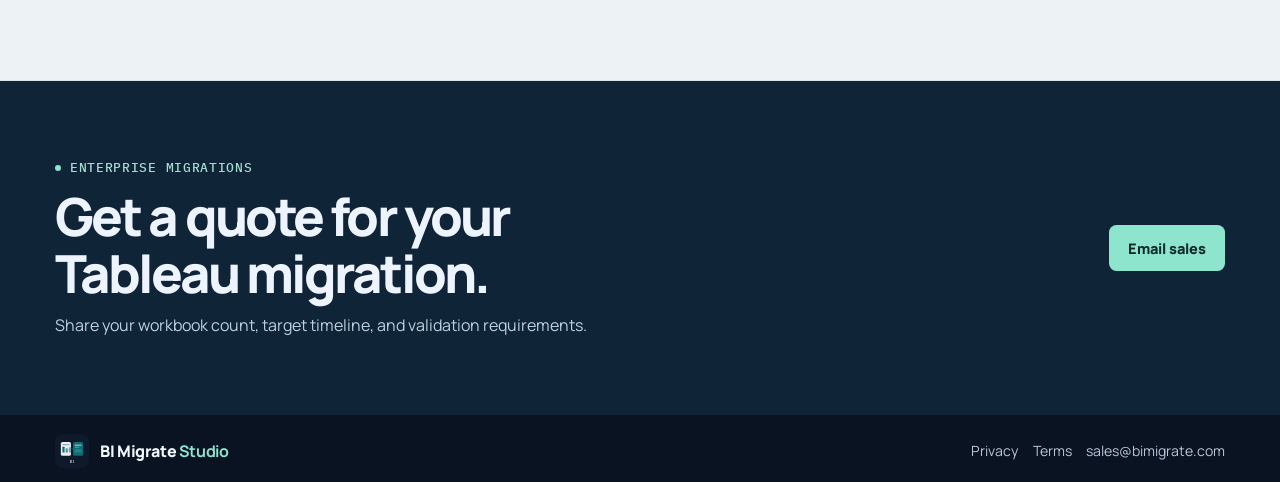
==== commit aef8e367: "Sync landing page from bimigrate@f61eb3d" ====
--- a/index.html
+++ b/index.html
@@ -1,230 +1,198 @@
-<!DOCTYPE html>
-<!-- Deployed automatically from the bimigrate repo (docs/) -->
+<!doctype html>
 <html lang="en">
 <head>
-  <meta charset="UTF-8" />
-  <meta name="viewport" content="width=device-width, initial-scale=1" />
-  <title>BI Migrate — Tableau to Power BI Desktop Pack</title>
-  <meta name="description" content="BI Migrate turns Tableau workbooks into Power BI Desktop Packs: assessment, gap matrix, DAX drafts, and semantic model artifacts. Pay per workbook." />
-  <meta name="theme-color" content="#0b6e74" />
-  <link rel="canonical" href="https://bimigrate.com/" />
-  <link rel="icon" href="/favicon.svg" type="image/svg+xml" />
-  <link rel="apple-touch-icon" href="/logo-mark.svg" />
-  <meta property="og:title" content="BI Migrate — Tableau to Power BI" />
-  <meta property="og:description" content="Upload a Tableau workbook. Get a Power BI Desktop Pack — assessment, gaps, DAX drafts, and model starter." />
-  <meta property="og:url" content="https://bimigrate.com/" />
-  <meta property="og:type" content="website" />
-  <meta property="og:image" content="https://bimigrate.com/og-cover.png" />
-  <meta name="twitter:card" content="summary_large_image" />
-  <link rel="preconnect" href="https://fonts.googleapis.com" />
-  <link rel="preconnect" href="https://fonts.gstatic.com" crossorigin />
-  <link href="https://fonts.googleapis.com/css2?family=Instrument+Serif:ital@0;1&family=Manrope:wght@400;500;600;700&display=swap" rel="stylesheet" />
-  <link rel="stylesheet" href="styles.css" />
+  <meta charset="utf-8">
+  <meta name="viewport" content="width=device-width, initial-scale=1">
+  <title>BI Migrate Studio | Tableau to Power BI Migration</title>
+  <meta name="description" content="BI Migrate Studio converts Tableau workbook batches into editable Power BI projects, semantic model files, and executive migration audits.">
+  <link rel="canonical" href="https://bimigrate.com/">
+  <link rel="icon" href="./favicon.svg" type="image/svg+xml">
+  <meta property="og:type" content="website">
+  <meta property="og:title" content="BI Migrate Studio | Tableau to Power BI Migration">
+  <meta property="og:description" content="Migrate Tableau workbook batches to Power BI with editable reports and semantic models, executive audits, and private delivery.">
+  <meta property="og:image" content="https://bimigrate.com/og-cover.png">
+  <link rel="preconnect" href="https://fonts.googleapis.com">
+  <link rel="preconnect" href="https://fonts.gstatic.com" crossorigin>
+  <link href="https://fonts.googleapis.com/css2?family=Manrope:wght@400;500;600;700;800&family=IBM+Plex+Mono:wght@400;500;600&display=swap" rel="stylesheet">
+  <link rel="stylesheet" href="./studio-site.css">
+  <script src="./studio-site.js" defer></script>
 </head>
 <body>
-  <div class="bg" aria-hidden="true"></div>
-  <div class="wrap">
-    <nav class="nav" aria-label="Primary">
-      <a class="logo" href="/" aria-label="BI Migrate home">
-        <img class="logo-mark" src="/logo-mark.svg" width="36" height="36" alt="" />
-        BI <span>Migrate</span>
+  <a class="skip" href="#main">Skip to content</a>
+  <div class="dark">
+    <header class="site-header wrap">
+      <a class="brand" href="./" aria-label="BI Migrate Studio home">
+        <img src="./logo-mark.svg" width="38" height="38" alt="">
+        <span>BI Migrate <b>Studio</b></span>
       </a>
-      <ul class="nav-links">
-        <li><a href="#product">Product</a></li>
-        <li><a href="#sample">Sample</a></li>
-        <li><a href="#how">How it works</a></li>
-        <li><a href="#pricing">Pricing</a></li>
-        <li><a href="/terms.html">Terms</a></li>
-        <li><a href="/privacy.html">Privacy</a></li>
-      </ul>
-    </nav>
-
-    <header class="hero">
-      <div class="hero-copy">
-        <p class="brand">BI <em>Migrate</em></p>
-        <h1>Tableau workbooks, turned into a Power BI Desktop Pack.</h1>
-        <p class="hero-lead">
-          Upload a <code>.twb</code> or <code>.twbx</code>, pay once, download assessment, gap matrix, DAX drafts, and a semantic model starter.
-        </p>
-        <div class="ctas">
-          <a class="btn btn-primary" href="https://bimigrate-666564541749.asia-south1.run.app" rel="noopener">Start with a workbook</a>
-          <a class="btn btn-ghost" href="mailto:sales@bimigrate.com?subject=BI%20Migrate%20inquiry">Talk to us</a>
-          <a class="btn btn-ghost" href="tel:+918939600060">+91-8939600060</a>
+      <nav aria-label="Main navigation">
+        <a href="#deliverables">Deliverables</a>
+        <a href="#sample">Sample</a>
+        <a href="#process">Process</a>
+      </nav>
+      <a class="btn header-cta" href="#contact">Contact sales</a>
+    </header>
+    <main id="main">
+      <section class="hero wrap" aria-labelledby="hero-title">
+        <div class="hero-copy">
+          <p class="kicker"><span></span> Tableau to Power BI migration software</p>
+          <h1 id="hero-title">Migrate Tableau to <em>Power BI.</em></h1>
+          <p class="hero-lead">Convert Tableau workbooks in batches with BI Migrate Studio. Your team receives editable Power BI reports and semantic models, executive audits, and a single ZIP for each batch.</p>
+          <div class="buttons">
+            <a class="btn primary" href="#contact">Get a migration quote</a>
+            <a class="btn outline" href="#sample">Explore a sample</a>
+          </div>
+        </div>
+        <aside class="specimen" aria-label="Example output from a public sample conversion">
+          <div class="spec-top">
+            <span class="spec-symbol" aria-hidden="true">▦</span>
+            <div><strong>Migration output</strong><small>Sales Performance Sample</small></div>
+            <span class="tag-ready">Sample run</span>
+          </div>
+          <div class="pathway">
+            <div><span class="file-chip twb">TWB</span><strong>Tableau workbook</strong><small>Source</small></div>
+            <span class="connector" aria-hidden="true"></span>
+            <div><span class="file-chip pbi">PBI</span><strong>Power BI project</strong><small>Editable output</small></div>
+          </div>
+          <div class="spec-files">
+            <div class="spec-label">CONTENTS OF THE MASTER ZIP</div>
+            <div><span class="file-icon">PBIP</span><strong>Power BI report and semantic model</strong><span>Project</span></div>
+            <div><span class="file-icon">PDF</span><strong>Executive audit</strong><span>Report</span></div>
+            <div><span class="file-icon">CSV</span><strong>Batch executive summary</strong><span>Index</span></div>
+          </div>
+        </aside>
+      </section>
+      <div class="hero-strip">
+        <div class="wrap strip-inner">
+          <div><span>Source</span><strong>Tableau .twb / .twbx</strong></div>
+          <div><span>Destination</span><strong>Power BI Desktop .pbip</strong></div>
+          <div><span>Handoff</span><strong>Audits and projects in one ZIP</strong></div>
         </div>
       </div>
 
-      <div class="hero-visual" aria-hidden="true">
-        <svg viewBox="0 0 520 420" fill="none" xmlns="http://www.w3.org/2000/svg" role="img">
-          <rect x="24" y="48" width="200" height="260" rx="10" fill="#fff" stroke="#0E1A2B" stroke-opacity="0.12"/>
-          <rect class="float-a" x="44" y="78" width="160" height="18" rx="4" fill="#E2E8EE"/>
-          <rect class="float-a" x="44" y="110" width="96" height="12" rx="3" fill="#0B6E74" fill-opacity="0.35"/>
-          <rect class="float-a" x="44" y="136" width="160" height="72" rx="6" fill="#F0F4F7"/>
-          <rect class="float-a" x="56" y="152" width="28" height="44" rx="3" fill="#0B6E74"/>
-          <rect class="float-a" x="96" y="168" width="28" height="28" rx="3" fill="#0B6E74" fill-opacity="0.55"/>
-          <rect class="float-a" x="136" y="160" width="28" height="36" rx="3" fill="#0B6E74" fill-opacity="0.75"/>
-          <text x="44" y="290" fill="#5C6B7A" font-family="Manrope,sans-serif" font-size="13" font-weight="600">Tableau · .twbx</text>
+      <section class="section light" id="deliverables">
+        <div class="wrap">
+          <div class="section-heading">
+            <p class="eyebrow">What you receive</p>
+            <h2>Files your team can open, edit, and review.</h2>
+            <p>Studio packages the converted reports, model definitions, and audit findings so your developers and stakeholders can review the same batch.</p>
+          </div>
+          <div class="deliverable-grid">
+            <article>
+              <span class="output-type">.PBIP</span>
+              <h3>Editable Power BI project</h3>
+              <p>Open the report and semantic model in Power BI Desktop. Review migrated visuals, table definitions, relationships, and DAX measures.</p>
+            </article>
+            <article>
+              <span class="output-type">.PDF</span>
+              <h3>Executive migration audit</h3>
+              <p>See the workbook inventory, dashboard layouts, and calculations. Use the audit to identify gaps and prioritize manual review.</p>
+            </article>
+            <article>
+              <span class="output-type">.ZIP</span>
+              <h3>Organized batch handoff</h3>
+              <p>Get each workbook’s project and audit in its own folder, with a batch summary CSV you can use to track the handoff.</p>
+            </article>
+          </div>
+          <section class="model-files" aria-labelledby="model-files-title">
+            <h3 id="model-files-title">Power BI semantic model files</h3>
+            <p>Each Studio export includes the model behind the report, so your team can review the tables, relationships, Power Query queries, and translated DAX measures.</p>
+            <dl>
+              <div>
+                <dt><code>model.bim</code></dt>
+                <dd>The JSON model definition in Tabular Model Scripting Language (TMSL). Power BI Desktop uses this file when you open the exported <code>.pbip</code>.</dd>
+              </div>
+              <div>
+                <dt><code>definition/*.tmdl</code></dt>
+                <dd>The model in Tabular Model Definition Language (TMDL). The folder includes <code>model.tmdl</code> and separate files for tables, relationships, and queries, making it easier to review changes in Git.</dd>
+              </div>
+            </dl>
+          </section>
+        </div>
+      </section>
 
-          <path class="draw-line" d="M236 178 C 280 178, 290 178, 316 178" stroke="#0B6E74" stroke-width="2.5" stroke-linecap="round"/>
-          <circle cx="276" cy="178" r="5" fill="#0B6E74"/>
-
-          <rect class="float-b" x="316" y="70" width="180" height="248" rx="10" fill="#0E1A2B"/>
-          <rect class="float-b" x="334" y="98" width="144" height="14" rx="3" fill="#fff" fill-opacity="0.9"/>
-          <rect class="float-b" x="334" y="126" width="100" height="10" rx="2" fill="#0B6E74"/>
-          <rect class="float-b" x="334" y="152" width="144" height="48" rx="5" fill="#fff" fill-opacity="0.08"/>
-          <rect class="float-b" x="334" y="214" width="144" height="48" rx="5" fill="#fff" fill-opacity="0.08"/>
-          <rect class="float-b" x="334" y="276" width="90" height="10" rx="2" fill="#fff" fill-opacity="0.35"/>
-          <text x="334" y="340" fill="#A8B4C0" font-family="Manrope,sans-serif" font-size="13" font-weight="600">Desktop Pack</text>
-        </svg>
-      </div>
-    </header>
-
-    <section class="section" id="product">
-      <div class="section-head">
-        <h2>What ships in the pack</h2>
-        <p>Everything you need to start a Power BI Desktop migration — inventory, gaps, and model scaffolding.</p>
-      </div>
-      <ol class="deliverables">
-        <li>
-          <span class="n">01</span>
-          <div>
-            <strong>Assessment PDF</strong>
-            <p>Complexity score, sheets, dashboards, and a structured model inventory.</p>
-          </div>
-        </li>
-        <li>
-          <span class="n">02</span>
-          <div>
-            <strong>Gap matrix</strong>
-            <p>exact / approx / unsupported flags for measures and visuals so you know the risk early.</p>
-          </div>
-        </li>
-        <li>
-          <span class="n">03</span>
-          <div>
-            <strong>Semantic model starter</strong>
-            <p>YAML/JSON model files, TMSL reference, and DAX measure drafts for Power BI Desktop.</p>
-          </div>
-        </li>
-        <li>
-          <span class="n">04</span>
-          <div>
-            <strong>Migration checklist</strong>
-            <p>A practical handoff list for analysts completing the report in Desktop.</p>
-          </div>
-        </li>
-      </ol>
-      <p class="footnote">
-        Desktop Pack is a migration starter — not a finished .pbix with pixel-perfect pages. Managed / Fabric engagements available on request.
-      </p>
-    </section>
-
-    <section class="section" id="sample">
-      <div class="section-head">
-        <h2>Request the free sample pack</h2>
-        <p>See exactly what you receive before paying. No card, sales call, or workbook upload required.</p>
-      </div>
-      <div class="sample-band">
-        <div class="sample-copy">
-          <ol class="sample-includes">
-            <li>Assessment PDF (complexity + inventory)</li>
-            <li>Gap matrix (exact / approx / unsupported)</li>
-            <li>Semantic model starter + DAX drafts</li>
-            <li>Migration checklist</li>
-          </ol>
-          <p class="sample-note">Demo workbook only. Your paid pack is generated from the file you upload.</p>
-        </div>
-        <form class="sample-form" id="sample-request-form">
-          <div class="form-row">
-            <label for="sample-email">Work email</label>
-            <input id="sample-email" name="email" type="email" autocomplete="email" placeholder="you@company.com" required />
-          </div>
-          <div class="form-grid">
-            <div class="form-row">
-              <label for="sample-name">Name <span>(optional)</span></label>
-              <input id="sample-name" name="name" type="text" autocomplete="name" placeholder="Your name" maxlength="100" />
-            </div>
-            <div class="form-row">
-              <label for="sample-company">Company <span>(optional)</span></label>
-              <input id="sample-company" name="company" type="text" autocomplete="organization" placeholder="Company name" maxlength="120" />
+      <section class="section sample-section" id="sample">
+        <div class="wrap sample-grid">
+          <div class="sample-copy">
+            <p class="eyebrow">Public sample conversion</p>
+            <h2>See what a handoff looks like.</h2>
+            <p>This sample was generated by Studio from a demo Tableau workbook included in the project. Open the audit or download the Master ZIP to inspect the report, semantic model, and batch summary.</p>
+            <div class="buttons">
+              <a class="btn primary" href="./sample/BI_Migrate_Studio_Sample.zip" download>Download sample ZIP</a>
+              <a class="btn outline" href="./sample/BI_Migrate_Studio_Sample_Audit.pdf">Open audit PDF</a>
             </div>
           </div>
-          <div class="form-row form-honeypot" aria-hidden="true">
-            <label for="sample-website">Website</label>
-            <input id="sample-website" name="website" type="text" tabindex="-1" autocomplete="off" />
+          <div class="sample-view">
+            <div class="preview-head"><strong>Sales Performance Sample</strong><span>Workspace preview</span></div>
+            <div class="tabs" hidden>
+              <button type="button" data-panel="audit" aria-pressed="true">Audit preview</button>
+              <button type="button" data-panel="archive" aria-pressed="false">ZIP structure</button>
+            </div>
+            <div class="audit-stage" id="audit">
+              <img src="./sample/studio-audit-preview.png" width="637" height="900" loading="lazy" alt="First page of the sample executive audit, showing the executive summary and migration readiness assessment">
+            </div>
+            <div class="archive-stage" id="archive">
+              <ul class="tree">
+                <li><strong>BI Migrate Batch Export</strong>
+                  <ul>
+                    <li><span>00_Batch_Executive_Summary.csv</span></li>
+                    <li><strong>Sales Performance Sample</strong>
+                      <ul>
+                        <li><strong>01_Audit_Report</strong><ul><li><span>Executive_Audit.pdf</span></li></ul></li>
+                        <li><strong>02_PowerBI_Project</strong><ul><li><span>Sales_Performance_Sample.pbip</span></li><li><span>Report definition and visuals</span></li><li><strong>Sales_Performance_Sample.SemanticModel</strong><ul><li><span>model.bim</span></li><li><span>definition/model.tmdl</span></li><li><span>definition/tables/*.tmdl</span></li></ul></li></ul></li>
+                      </ul>
+                    </li>
+                  </ul>
+                </li>
+              </ul>
+            </div>
           </div>
-          <button class="btn btn-primary" id="sample-submit" type="submit">Get the sample pack</button>
-          <p class="form-trust">Instant access. We’ll only use your email for this request and one helpful follow-up. No spam.</p>
-          <p class="form-status" id="sample-status" role="status" aria-live="polite"></p>
-          <div class="sample-unlocked" id="sample-unlocked" hidden>
-            <a class="btn btn-primary" id="sample-zip" href="#" download>Download sample ZIP</a>
-            <a class="btn btn-ghost" id="sample-pdf" href="#" target="_blank" rel="noopener">Preview assessment PDF</a>
+        </div>
+      </section>
+
+      <section class="section light" id="process">
+        <div class="wrap process-grid">
+          <div class="section-heading">
+            <p class="eyebrow">Migration workflow</p>
+            <h2>From Tableau workbooks to Power BI projects.</h2>
+            <p>Organize your Tableau estate into batches and use the conversion audits to guide validation in Power BI.</p>
           </div>
-        </form>
-      </div>
-    </section>
+          <ol class="steps">
+            <li><div><h3>Upload your Tableau workbooks</h3><p>Use a private invitation link to submit <code>.twb</code> and <code>.twbx</code> files for conversion.</p></div></li>
+            <li><div><h3>Convert and audit each batch</h3><p>Studio generates editable Power BI projects and documents the migrated visuals, calculations, and items that need review.</p></div></li>
+            <li><div><h3>Download and validate in Power BI</h3><p>Receive the Master ZIP through a private download link. Open the projects in Power BI Desktop and use the audit findings to prioritize validation.</p></div></li>
+          </ol>
+        </div>
+      </section>
 
-    <section class="section" id="how">
-      <div class="section-head">
-        <h2>How it works</h2>
-        <p>Three steps. No subscription. One workbook at a time.</p>
-      </div>
-      <div class="steps">
-        <div class="step">
-          <div class="tag">Step 1</div>
-          <h3>Upload</h3>
-          <p>Drop a Tableau <code>.twb</code> or <code>.twbx</code> into the BI Migrate app.</p>
+      <section class="section faq-section" id="questions">
+        <div class="wrap faq-grid">
+          <div class="section-heading">
+            <p class="eyebrow">Before you start</p>
+            <h2>Questions teams ask</h2>
+          </div>
+          <div class="faq">
+            <details><summary>What Tableau files can I provide?</summary><p>Studio accepts <code>.twb</code> and <code>.twbx</code> workbooks. Workbooks with live connections or external extracts may require access to those sources to validate results in Power BI.</p></details>
+            <details><summary>What should my team validate in Power BI?</summary><p>Review dashboard layouts, key measures, filters, and data refresh against your Tableau workbooks. The executive audit helps your team identify items that need adjustment or a manual rebuild.</p></details>
+            <details><summary>How will my team receive the files?</summary><p>After review, we release a private download link for the Master ZIP. The link expires after 48 hours. The ZIP contains the project and audit files grouped by workbook.</p></details>
+            <details><summary>How much does an enterprise migration cost?</summary><p>Contact sales for a migration quote based on workbook volume, complexity, and validation requirements.</p></details>
+          </div>
         </div>
-        <div class="step">
-          <div class="tag">Step 2</div>
-          <h3>Pay once</h3>
-          <p>Checkout with Razorpay. Price is per workbook — no seat licenses.</p>
+      </section>
+
+      <section class="contact" id="contact">
+        <div class="wrap contact-inner">
+          <div><p class="kicker"><span></span> Enterprise migrations</p><h2>Get a quote for your Tableau migration.</h2><p>Share your workbook count, target timeline, and validation requirements.</p></div>
+          <div class="contact-actions">
+            <a class="btn primary" href="mailto:sales@bimigrate.com?subject=Enterprise%20Tableau%20to%20Power%20BI%20migration&amp;body=Company%3A%0AApproximate%20workbook%20count%3A%0ATarget%20timeline%3A%0AValidation%20requirements%3A">Email sales</a>
+          </div>
         </div>
-        <div class="step">
-          <div class="tag">Step 3</div>
-          <h3>Download</h3>
-          <p>Get a ZIP with assessment, gaps, DAX drafts, and model artifacts.</p>
-        </div>
-      </div>
-    </section>
-
-    <section class="price-band" id="pricing">
-      <div>
-        <h2>Pay per workbook</h2>
-        <p>Self-serve Desktop Pack for teams migrating Tableau → Power BI without a long consulting kickoff.</p>
-      </div>
-      <div class="price-tag">
-        <div class="amt">₹2,999 <span>/ workbook</span></div>
-        <div class="meta">Taxes may apply at checkout</div>
-        <div class="ctas" style="margin-top: 1rem; justify-content: flex-end;">
-          <a class="btn btn-primary" href="https://bimigrate-666564541749.asia-south1.run.app" rel="noopener">Open the app</a>
-        </div>
-      </div>
-    </section>
-
-    <section class="contact" id="contact">
-      <h2>Need bulk or enterprise?</h2>
-      <p>
-        Multi-workbook migrations, Tableau Server estates, or Fabric semantic models —
-        email <a class="mail" href="mailto:sales@bimigrate.com">sales@bimigrate.com</a>
-        or call <a class="mail" href="tel:+918939600060">+91-8939600060</a>.
-      </p>
-      <div class="ctas">
-        <a class="btn btn-ghost" href="mailto:sales@bimigrate.com">Email sales@bimigrate.com</a>
-        <a class="btn btn-ghost" href="tel:+918939600060">Call +91-8939600060</a>
-      </div>
-    </section>
-
-    <footer>
-      <div>© <span id="y"></span> BI Migrate · bimigrate.com</div>
-      <div style="display:flex; gap:1rem; flex-wrap:wrap;">
-        <a href="/terms.html">Terms</a>
-        <a href="/privacy.html">Privacy</a>
-        <a href="mailto:sales@bimigrate.com">sales@bimigrate.com</a>
-        <a href="tel:+918939600060">+91-8939600060</a>
-      </div>
+      </section>
+    </main>
+    <footer class="wrap footer">
+      <a class="brand" href="./"><img src="./logo-mark.svg" width="34" height="34" alt=""><span>BI Migrate <b>Studio</b></span></a>
+      <div><a href="./privacy.html">Privacy</a><a href="./terms.html">Terms</a><a href="mailto:sales@bimigrate.com">sales@bimigrate.com</a></div>
     </footer>
   </div>
-  <script>document.getElementById("y").textContent = new Date().getFullYear();</script>
-  <script src="/sample-request.js" defer></script>
 </body>
 </html>
--- a/studio-site.css
+++ b/studio-site.css
@@ -0,0 +1,151 @@
+:root {
+  color-scheme: light;
+  --navy: #0e1a2b;
+  --navy-deep: #0a1322;
+  --navy-panel: #111f32;
+  --ink: #14243a;
+  --muted: #536477;
+  --teal: #0b6e74;
+  --mint: #8de5ce;
+  --line: #dce5ea;
+  --mono: "IBM Plex Mono", Consolas, monospace;
+  font: 16px/1.6 "Manrope", system-ui, sans-serif;
+  color: var(--ink);
+  background: var(--navy-deep);
+}
+* { box-sizing: border-box; }
+body { margin: 0; }
+[hidden] { display: none !important; }
+img { display: block; max-width: 100%; }
+a { color: inherit; text-underline-offset: .2em; }
+a:focus-visible, button:focus-visible, summary:focus-visible { outline: 3px solid #2e9aad; outline-offset: 4px; }
+.skip { position: fixed; left: 1rem; top: 1rem; z-index: 5; padding: .65rem 1rem; background: white; color: var(--ink); transform: translateY(-180%); }
+.skip:focus { transform: translateY(0); }
+.wrap { width: min(100% - 3.5rem, 1170px); margin-inline: auto; }
+.dark { color: #edf4ff; background: var(--navy-deep); }
+.site-header { display: grid; grid-template-columns: 1fr auto 1fr; align-items: center; gap: 2rem; min-height: 78px; border-bottom: 1px solid #24344a; }
+.brand { display: inline-flex; align-items: center; justify-self: start; gap: .7rem; color: #f4f8ff; text-decoration: none; font-weight: 800; letter-spacing: -.025em; white-space: nowrap; }
+.brand b { color: var(--mint); }
+.site-header nav { display: flex; align-items: center; gap: clamp(.8rem, 3vw, 2.2rem); font-size: .9rem; color: #c3cedc; }
+.site-header nav a, .footer a { text-decoration: none; }
+.site-header nav a:hover, .footer a:hover { color: var(--mint); }
+.btn { display: inline-flex; align-items: center; justify-content: center; text-align: center; min-height: 46px; padding: .62rem 1.12rem; border: 1px solid transparent; border-radius: .47rem; text-decoration: none; font-size: .91rem; font-weight: 800; transition: background-color .2s, border-color .2s, color .2s; }
+.header-cta { justify-self: end; color: #dff9f3; border-color: #43596a; }
+.header-cta:hover { border-color: var(--mint); }
+.btn.primary { background: var(--mint); color: #0e2a2b; }
+.btn.primary:hover { background: #b0f3df; }
+.btn.outline { color: #edf4ff; border-color: #41516a; }
+.btn.outline:hover { border-color: #a9b9cb; }
+.hero { display: grid; grid-template-columns: minmax(0, 1.06fr) minmax(0, 1fr); align-items: center; gap: clamp(2rem, 6vw, 6.3rem); padding-block: clamp(4rem, 8vw, 7rem) clamp(3.8rem, 7vw, 6rem); }
+.hero h1, h2, h3, p { margin: 0; }
+.kicker { display: flex; align-items: center; gap: .55rem; color: #a6dbd2; font: 500 .8rem/1.6 var(--mono); letter-spacing: .055em; text-transform: uppercase; }
+.kicker span { display: inline-block; width: 6px; height: 6px; border-radius: 50%; background: var(--mint); flex: none; }
+.hero h1 { margin-top: 1.2rem; font-size: clamp(3.05rem, 6.6vw, 6rem); font-weight: 800; letter-spacing: -.075em; line-height: .99; }
+.hero h1 em { display: block; color: var(--mint); font-style: normal; }
+.hero-lead { max-width: 36rem; margin-top: 1.75rem; color: #b9c8da; font-size: clamp(1rem, 1.6vw, 1.2rem); }
+.buttons { display: flex; flex-wrap: wrap; gap: .65rem; margin-top: 1.65rem; }
+.specimen { position: relative; isolation: isolate; border: 1px solid #324861; border-radius: .9rem; background: var(--navy-panel); box-shadow: 0 16px 55px #0004, 15px 15px 0 #12303e; overflow: hidden; }
+.specimen::after { content: ""; position: absolute; z-index: -1; inset: 0; opacity: .28; background: repeating-linear-gradient(90deg, transparent 0 31px, #253f53 32px 33px); mask-image: linear-gradient(#000a, transparent 54%); pointer-events: none; }
+.spec-top { display: flex; align-items: center; gap: .75rem; padding: 1.1rem 1.15rem; border-bottom: 1px solid #2b4055; }
+.spec-top strong { display: block; font-size: .92rem; }
+.spec-top small, .pathway small { color: #a6b7ca; font-size: .79rem; }
+.spec-symbol { color: var(--mint); background: #213e49; padding: .12rem .5rem; border-radius: .35rem; font-size: 1.22rem; }
+.tag-ready { margin-left: auto; flex: none; color: #b8f6e6; border: 1px solid #315e5d; background: #123336; border-radius: 1rem; padding: .25rem .55rem; font: .73rem var(--mono); }
+.pathway { display: grid; grid-template-columns: minmax(0, 1fr) 32px minmax(0, 1fr); align-items: center; padding: 1.25rem 1.15rem; }
+.pathway > div { min-height: 115px; padding: .85rem; display: grid; align-content: start; gap: .17rem; border: 1px solid #344a61; border-radius: .55rem; background: #101b2b; }
+.pathway strong { font-size: .89rem; line-height: 1.35; }
+.file-chip { justify-self: start; font: 600 .73rem var(--mono); padding: .26rem .38rem; border-radius: .32rem; margin-bottom: .28rem; }
+.twb { background: #263957; color: #c8ddff; }
+.pbi { background: #3c392d; color: #ffe8ae; }
+.connector { height: 1px; background: linear-gradient(90deg, #395772, #8de5ce); }
+.spec-files { margin: 0 1.15rem 1.15rem; border-top: 1px solid #2d4258; }
+.spec-label { padding: .85rem 0 .55rem; color: #aebed0; font: .72rem var(--mono); letter-spacing: .055em; }
+.spec-files > div:not(.spec-label) { min-height: 46px; display: grid; grid-template-columns: 43px 1fr auto; align-items: center; gap: .6rem; border-bottom: 1px solid #2b4055; font-size: .82rem; }
+.spec-files > div:last-child { border-bottom: 0; }
+.file-icon { color: var(--mint); background: #1d3740; border-radius: .25rem; text-align: center; font: 500 .7rem/1.8 var(--mono); }
+.spec-files strong + span { color: #aebed0; font-size: .76rem; }
+.hero-strip { border-top: 1px solid #25364d; background: #101e30; }
+.strip-inner { display: grid; grid-template-columns: repeat(3, 1fr); }
+.strip-inner div { padding: .95rem 1.2rem; border-left: 1px solid #283850; }
+.strip-inner div:first-child { padding-left: 0; border-left: 0; }
+.strip-inner span { display: block; color: #a6b7cc; font-size: .75rem; }
+.strip-inner strong { font-size: .91rem; }
+.section { padding-block: clamp(3.5rem, 7vw, 6.3rem); }
+.light { background: #fff; color: var(--ink); }
+.section-heading { max-width: 43rem; }
+.eyebrow { color: var(--teal); font: 600 .79rem/1.55 var(--mono); letter-spacing: .06em; text-transform: uppercase; }
+h2 { margin-top: .6rem; font-size: clamp(2.1rem, 4.1vw, 3.45rem); line-height: 1.08; font-weight: 800; letter-spacing: -.055em; text-wrap: balance; }
+.section-heading > p:last-child:not(.eyebrow), .sample-copy > p:not(.eyebrow) { color: var(--muted); margin-top: .9rem; }
+.deliverable-grid { display: grid; grid-template-columns: repeat(3, 1fr); gap: .9rem; margin-top: 2rem; }
+.deliverable-grid article { padding: clamp(1rem, 2vw, 1.5rem); border: 1px solid var(--line); border-radius: .63rem; background: #f9fbfc; }
+.output-type { display: inline-block; border: 1px solid #c6e2df; border-radius: .33rem; background: #e7f5f2; color: #075d56; padding: .29rem .5rem; font: 600 .78rem var(--mono); }
+h3 { font-size: 1.16rem; line-height: 1.35; letter-spacing: -.025em; }
+.deliverable-grid h3 { margin: .75rem 0 .4rem; }
+.deliverable-grid p, .steps p, .faq p { color: var(--muted); }
+.model-files { margin-top: 1.5rem; padding: clamp(1rem, 2vw, 1.5rem); border: 1px solid var(--line); border-radius: .63rem; }
+.model-files > p { margin-top: .4rem; color: var(--muted); }
+.model-files dl { display: grid; grid-template-columns: repeat(2, minmax(0, 1fr)); gap: 1rem; margin: 1rem 0 0; }
+.model-files dt { color: var(--teal); font-weight: 700; }
+.model-files dd { margin: .25rem 0 0; color: var(--muted); }
+.sample-section, .faq-section { background: #edf3f5; color: var(--ink); border-block: 1px solid #dae5eb; }
+.sample-grid, .process-grid, .faq-grid { display: grid; grid-template-columns: minmax(0, .9fr) minmax(0, 1fr); gap: clamp(2rem, 6vw, 6.2rem); align-items: center; }
+.sample-copy .btn.primary { background: var(--teal); color: white; }
+.sample-copy .btn.primary:hover { background: #07575d; }
+.sample-copy .btn.outline { border-color: #9baeb8; color: var(--ink); }
+.sample-copy .btn.outline:hover { background: white; }
+.sample-view { border-radius: .65rem; overflow: hidden; border: 1px solid #c9d8df; background: white; box-shadow: 0 16px 42px #254a5a18; }
+.preview-head, .tabs { display: flex; align-items: center; padding: .7rem .95rem; gap: .5rem; }
+.preview-head { background: #10243a; color: #f4f8fd; justify-content: space-between; font-size: .88rem; }
+.preview-head span { color: #adbed1; font-size: .75rem; text-align: right; }
+.tabs { background: #f8fafb; border-bottom: 1px solid var(--line); }
+.tabs button { border: 1px solid transparent; border-radius: .35rem; padding: .4rem .62rem; background: transparent; color: #3d5568; font: 700 .83rem "Manrope", sans-serif; cursor: pointer; }
+.tabs button[aria-pressed="true"] { color: #075d56; background: #e1f2ee; border-color: #c8e3df; }
+.audit-stage, .archive-stage { min-height: 286px; }
+.audit-stage { background: #dce6ec; overflow: hidden; height: 286px; padding: 15px 24px 0; }
+.audit-stage img { width: 100%; height: auto; max-width: 410px; margin: auto; box-shadow: 0 5px 22px #22374726; }
+.archive-stage { padding: .7rem .95rem; overflow-wrap: anywhere; }
+.tree, .tree ul { list-style: none; margin: 0; padding: 0; }
+.tree { font: .77rem/1.55 var(--mono); }
+.tree ul { padding-left: .7rem; margin-left: .25rem; border-left: 1px solid #b3cbd1; }
+.tree li { padding-top: .28rem; }
+.tree strong { color: #155d60; }
+.tree span { color: #2f455a; }
+.process-grid, .faq-grid { align-items: start; }
+.steps { counter-reset: step; margin: 0; list-style: none; padding: 0; }
+.steps li { counter-increment: step; display: grid; grid-template-columns: 41px minmax(0, 1fr); gap: .8rem; padding: 1rem 0; border-top: 1px solid var(--line); }
+.steps li::before { content: counter(step, decimal-leading-zero); color: var(--teal); font: 600 1.02rem/1.4 var(--mono); }
+.steps p, .faq p { margin-top: .3rem; }
+.faq details { border-top: 1px solid #cbdbe2; padding: .9rem 0; }
+.faq details:last-child { border-bottom: 1px solid #cbdbe2; }
+.faq summary { font-weight: 800; cursor: pointer; }
+.contact { padding-block: clamp(3rem, 6vw, 5.3rem); background: #102438; }
+.contact-inner { display: flex; align-items: center; justify-content: space-between; gap: 2rem; }
+.contact h2 { max-width: 42rem; }
+.contact p:not(.kicker) { color: #bdd0e0; margin-top: .7rem; }
+.contact-actions { flex: none; }
+.footer { display: flex; align-items: center; justify-content: space-between; gap: 1rem; padding-block: 1.2rem; }
+.footer div { display: flex; flex-wrap: wrap; gap: .9rem; color: #b8c6d8; font-size: .88rem; }
+@media (max-width: 900px) {
+  .wrap { width: min(100% - 2.25rem, 760px); }
+  .site-header { gap: .8rem; }
+  .hero { grid-template-columns: minmax(0, 1fr) minmax(0, .84fr); gap: 1.45rem; }
+  .pathway { grid-template-columns: minmax(0, 1fr) 15px minmax(0, 1fr); }
+  .pathway > div { padding: .55rem; }
+  .spec-files > div:not(.spec-label) { grid-template-columns: 40px 1fr; }
+  .spec-files strong + span { display: none; }
+}
+@media (max-width: 680px) {
+  .wrap { width: calc(100% - 2rem); }
+  .site-header { grid-template-columns: 1fr auto; padding-block: .65rem; gap: .55rem; }
+  .site-header nav { grid-row: 2; grid-column: 1/-1; justify-content: space-between; }
+  .header-cta { padding-inline: .55rem; }
+  .brand img { width: 32px; height: 32px; }
+  .hero, .sample-grid, .process-grid, .faq-grid { grid-template-columns: minmax(0, 1fr); }
+  .hero { padding-block: 2.8rem 3rem; gap: 1.8rem; }
+  .specimen { margin-right: .5rem; box-shadow: 8px 8px 0 #12303e; }
+  .strip-inner div { padding: .65rem .35rem .65rem .6rem; }
+  .strip-inner strong { font-size: .77rem; }
+  .deliverable-grid { grid-template-columns: 1fr; margin-top: 1.1rem; }
+  .contact-inner, .footer { display: grid; }
+  .model-files dl { grid-template-columns: 1fr; }
+}
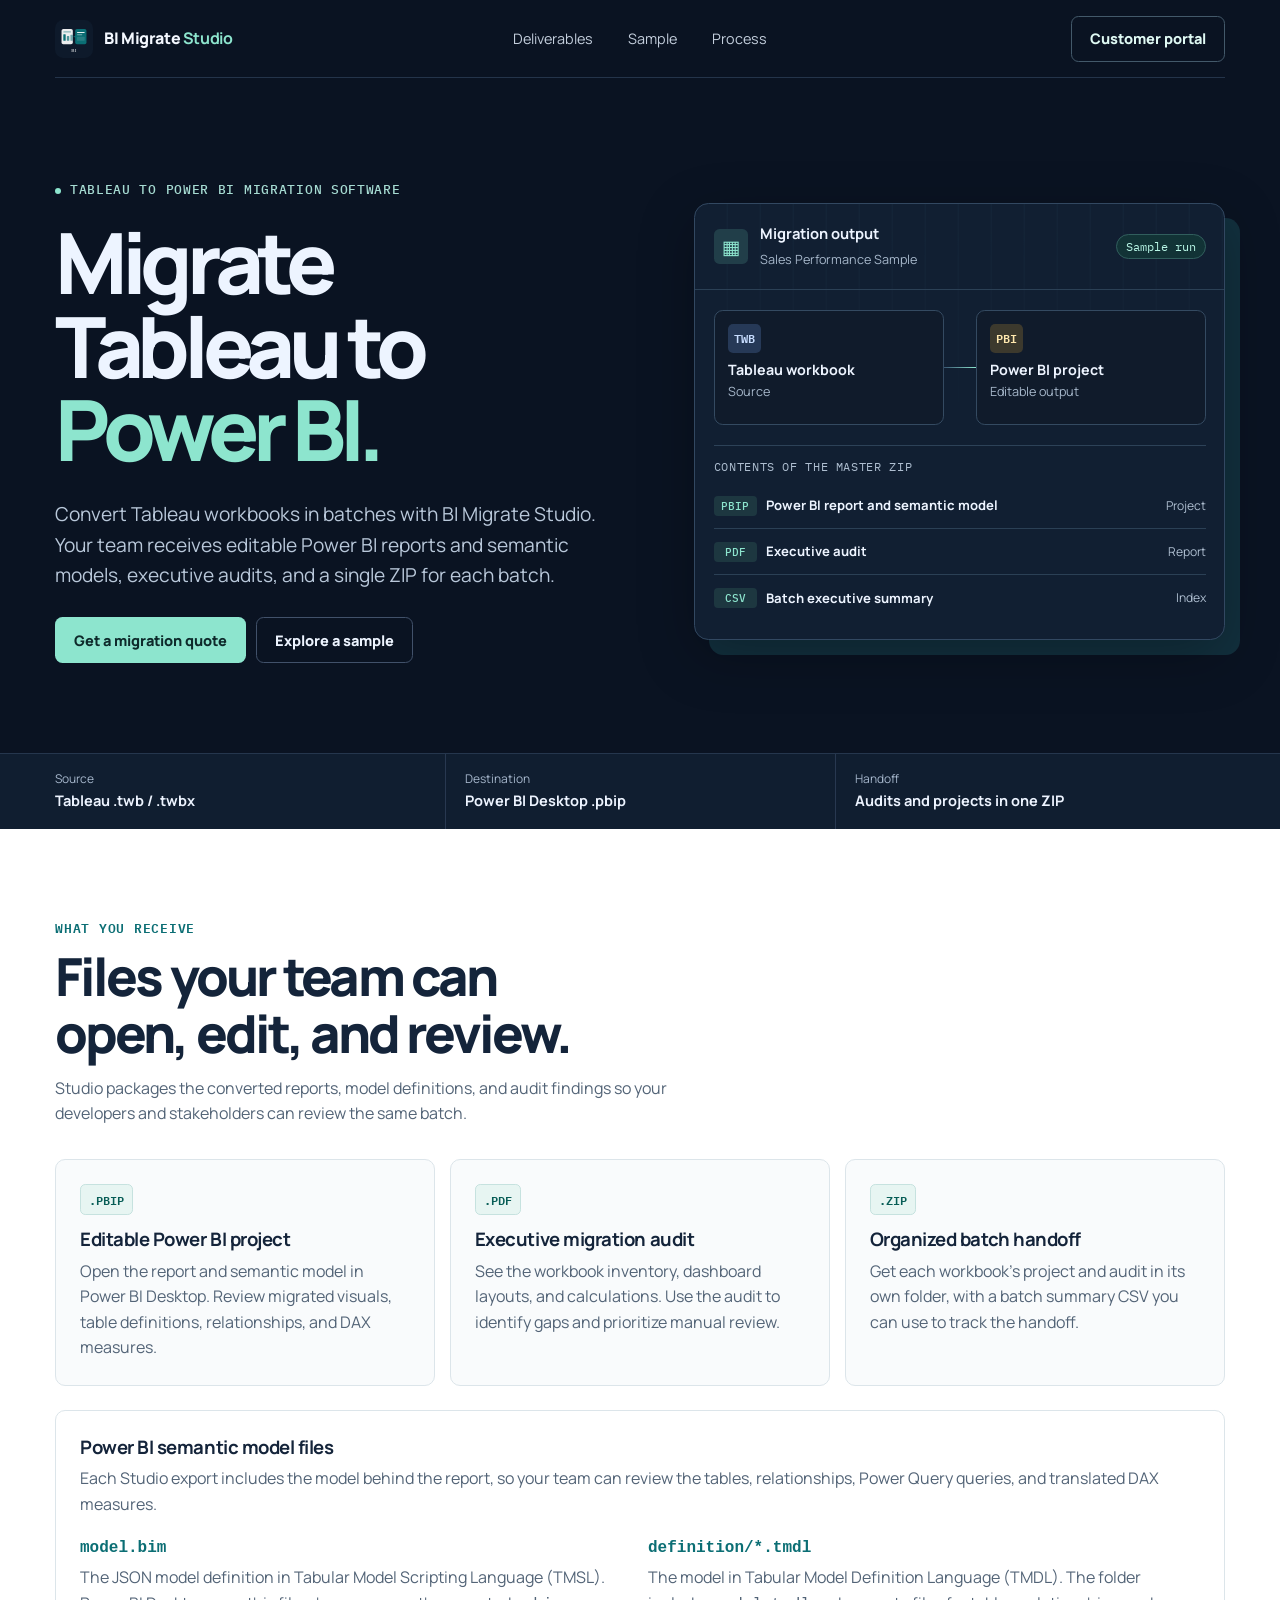
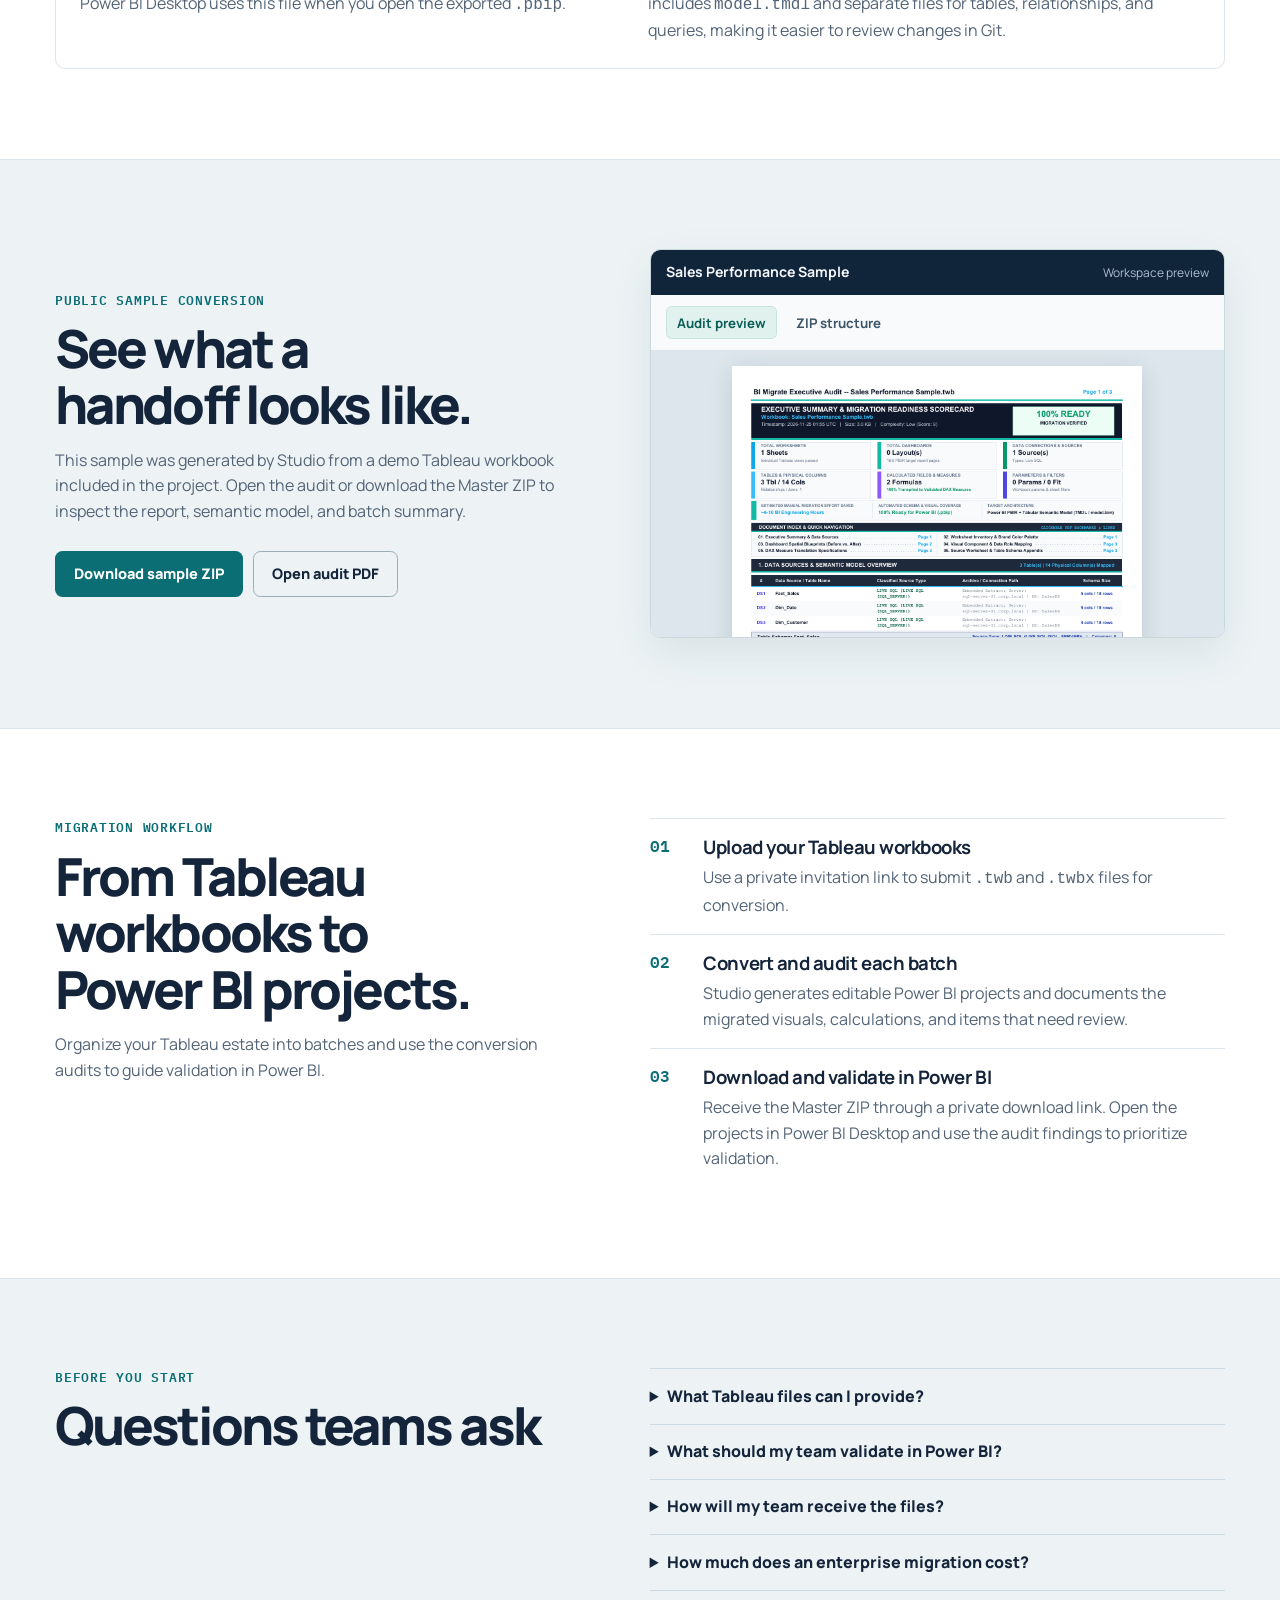
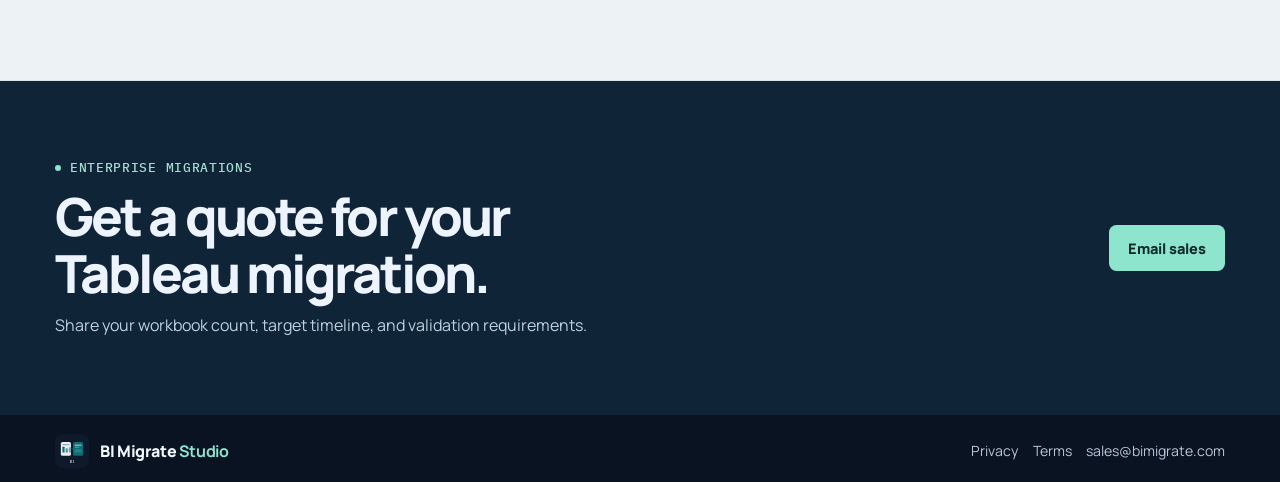
==== commit d71f9dba: "Sync landing page from bimigrate@81a9e05" ====
--- a/index.html
+++ b/index.html
@@ -30,7 +30,7 @@
         <a href="#sample">Sample</a>
         <a href="#process">Process</a>
       </nav>
-      <a class="btn header-cta" href="#contact">Contact sales</a>
+      <a class="btn header-cta" href="https://studio.bimigrate.com/portal/">Customer portal</a>
     </header>
     <main id="main">
       <section class="hero wrap" aria-labelledby="hero-title">
